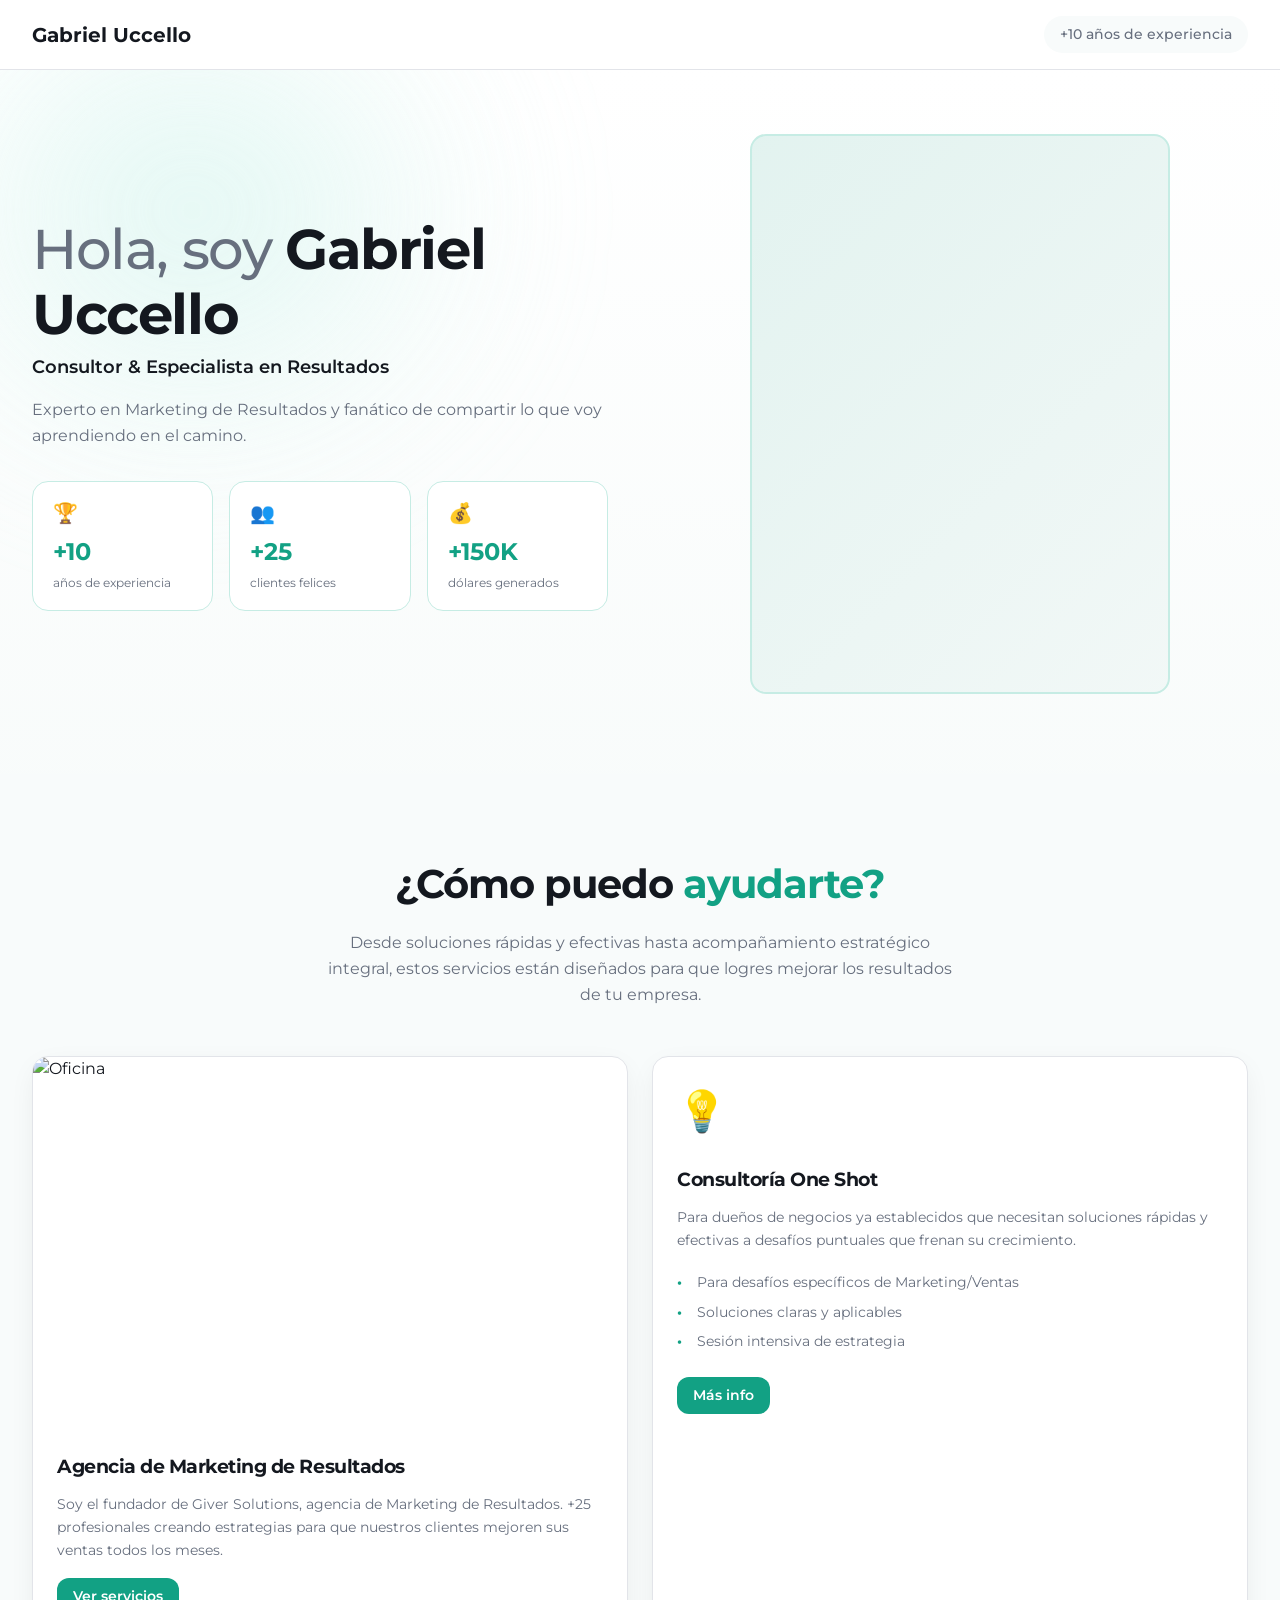
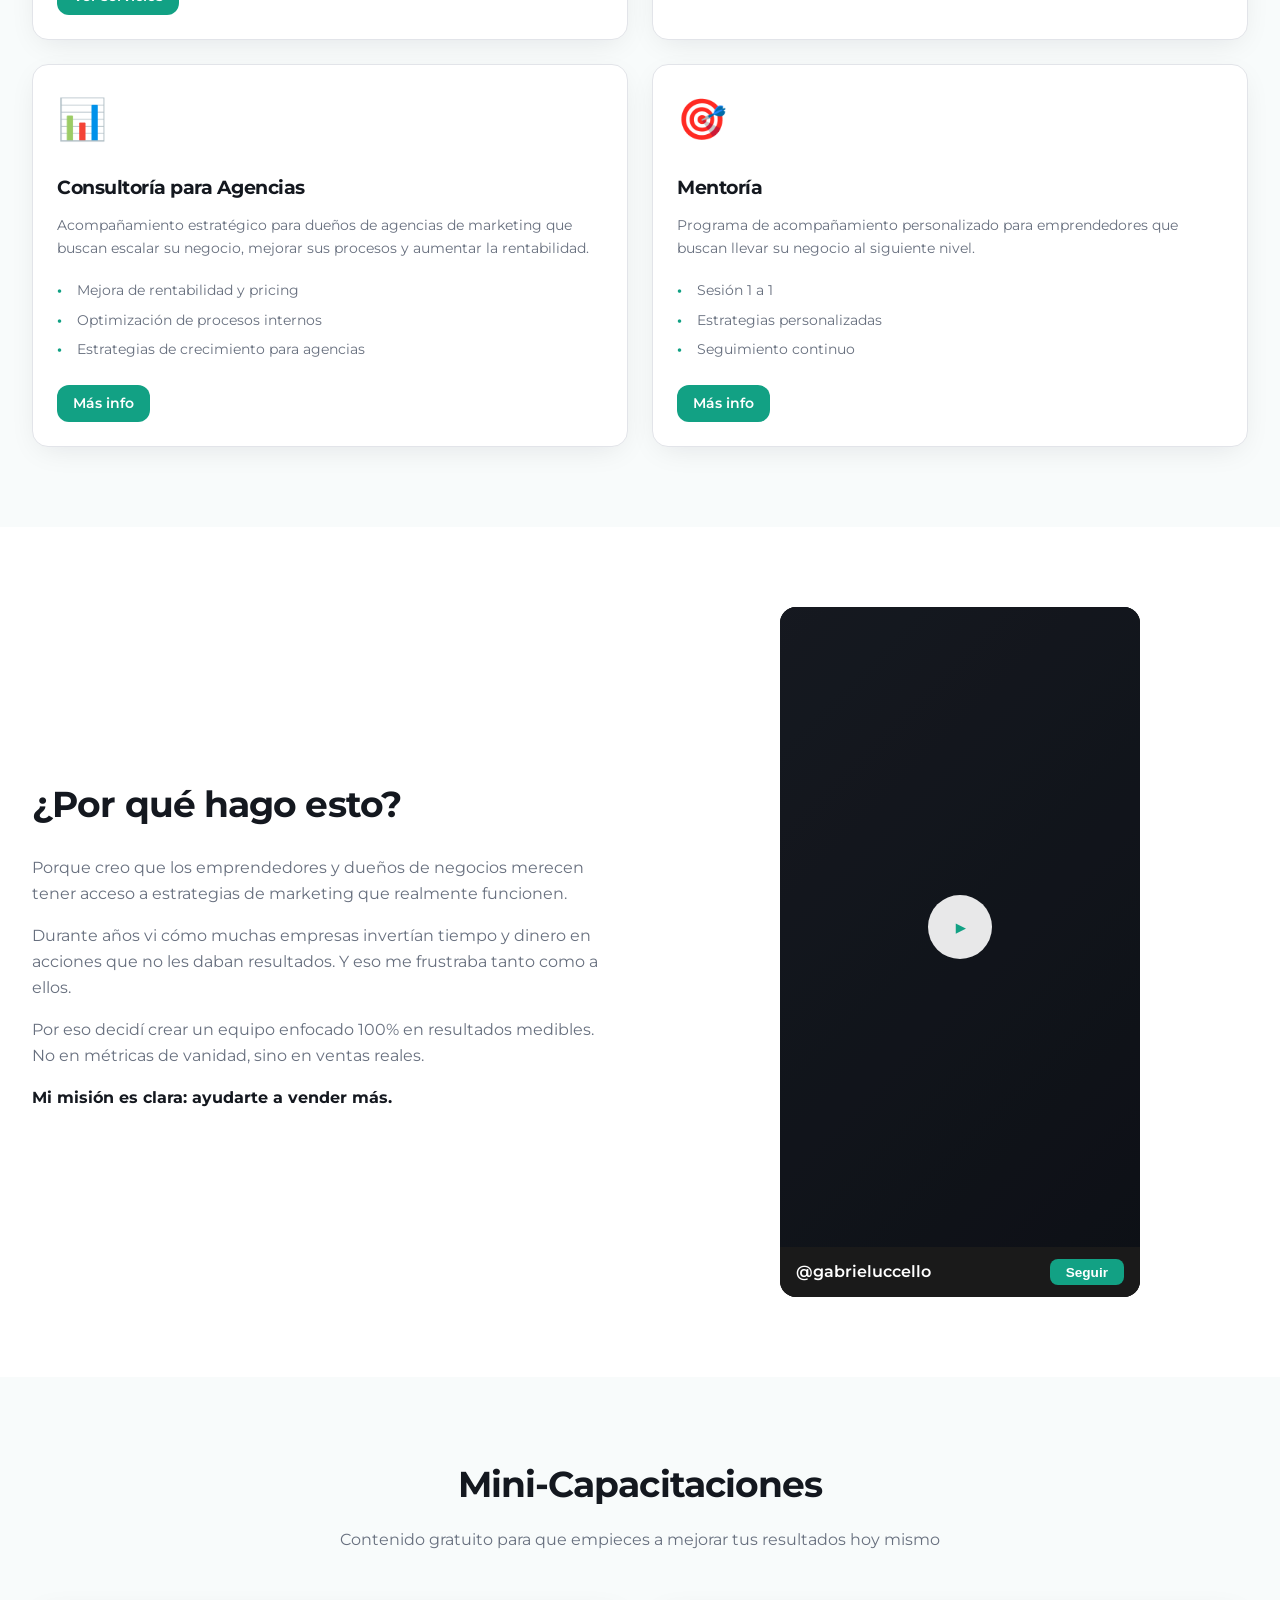
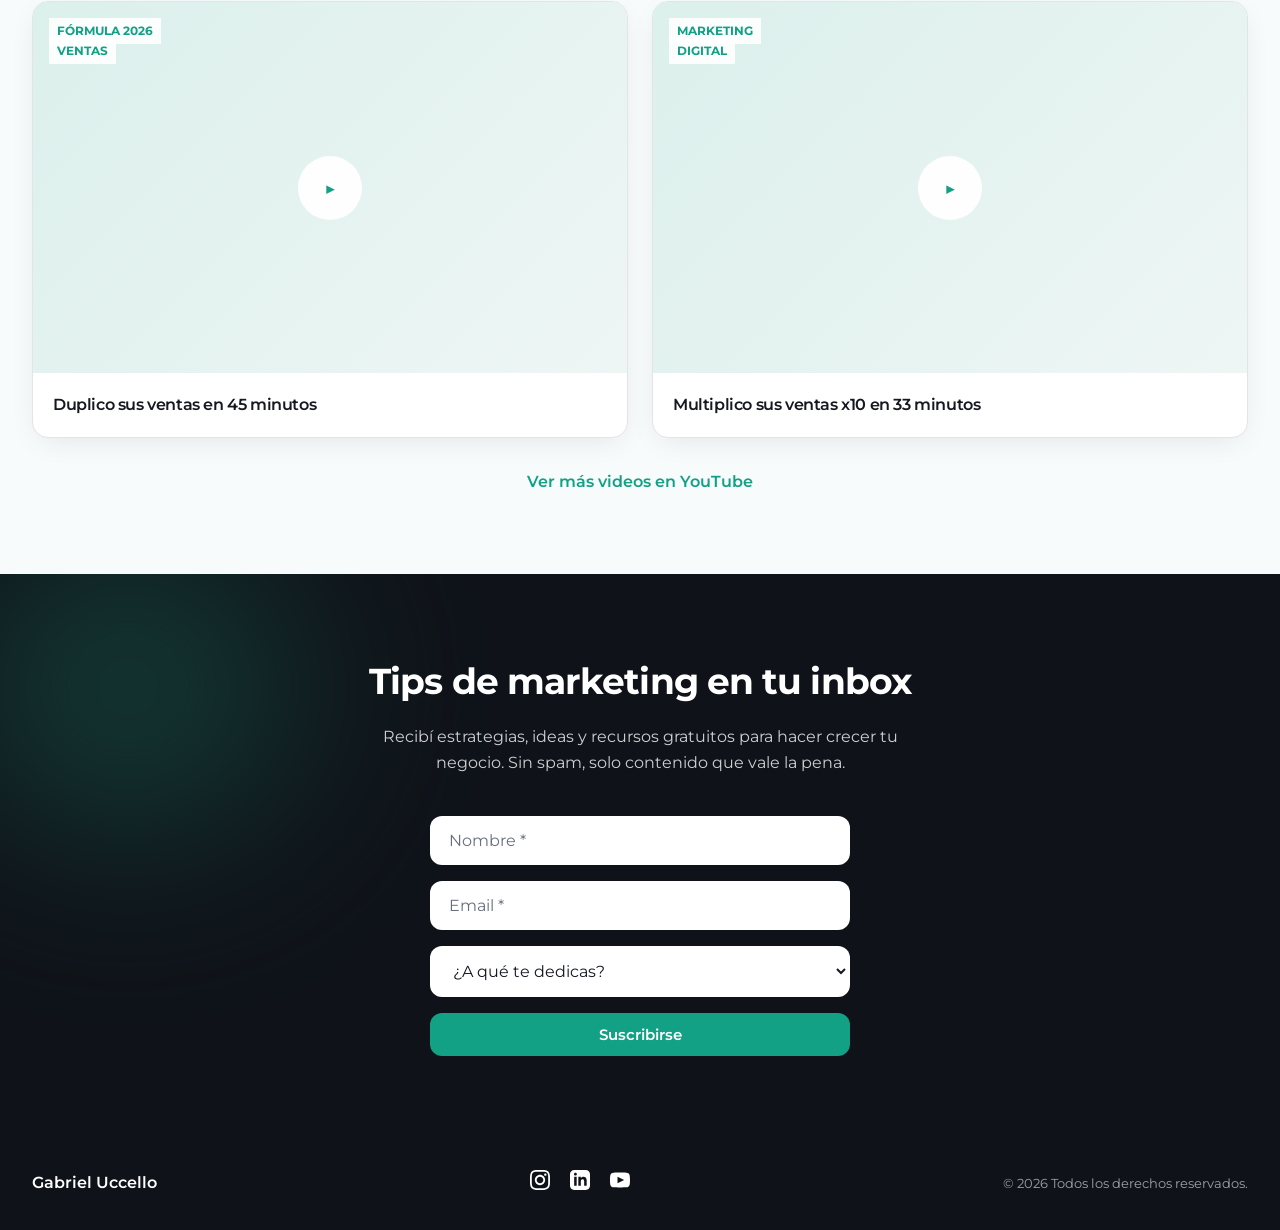
==== index.html @ 83116a11 "fiorst" ====
<!DOCTYPE html>
<html lang="es">
<head>
  <meta charset="UTF-8">
  <meta name="viewport" content="width=device-width, initial-scale=1.0">
  <title>Gabriel Uccello</title>
  <meta name="description" content="Gabriel Uccello - Marketing de Resultados">
  <link rel="stylesheet" href="styles.css">
  <link rel="preconnect" href="https://fonts.googleapis.com">
  <link rel="preconnect" href="https://fonts.gstatic.com" crossorigin>
  <link href="https://fonts.googleapis.com/css2?family=Montserrat:wght@400;500;600;700&display=swap" rel="stylesheet">
</head>
<body>
  <!-- Header -->
  <header class="header">
    <div class="container header-content">
      <a href="#" class="logo">Gabriel Uccello</a>
      <span class="badge">+10 años de experiencia</span>
    </div>
  </header>

  <!-- Hero Section - Two columns -->
  <section class="hero">
    <div class="hero-blur-shape"></div>
    <div class="container hero-grid">
      <div class="hero-text">
        <h1><span class="hero-h1-light">Hola, soy </span><span class="hero-h1-bold">Gabriel Uccello</span></h1>
        <p class="hero-subtitle">Consultor & Especialista en Resultados</p>
        <p class="hero-desc">Experto en Marketing de Resultados y fanático de compartir lo que voy aprendiendo en el camino.</p>
        <div class="stats-row">
          <div class="stat-card">
            <span class="stat-icon">🏆</span>
            <span class="stat-number">+10</span>
            <span class="stat-label">años de experiencia</span>
          </div>
          <div class="stat-card">
            <span class="stat-icon">👥</span>
            <span class="stat-number">+25</span>
            <span class="stat-label">clientes felices</span>
          </div>
          <div class="stat-card">
            <span class="stat-icon">💰</span>
            <span class="stat-number">+150K</span>
            <span class="stat-label">dólares generados</span>
          </div>
        </div>
      </div>
      <div class="hero-image-wrap">
        <!-- Add your photo: <img src="assets/hero.jpg" alt="Gabriel Uccello"> -->
        <div class="hero-image-placeholder"></div>
      </div>
    </div>
  </section>

  <!-- Services Section -->
  <section id="servicios" class="services section-light">
    <div class="container">
      <h2>¿Cómo puedo <span class="text-primary">ayudarte?</span></h2>
      <p class="section-intro">
        Desde soluciones rápidas y efectivas hasta acompañamiento estratégico integral, estos servicios están diseñados para que logres mejorar los resultados de tu empresa.
      </p>
      <div class="services-grid-2x2">
        <article class="service-card service-card-image hover-lift">
          <div class="service-image">
            <img src="https://images.unsplash.com/photo-1497366216548-37526070297c?w=600&h=400&fit=crop" alt="Oficina">
          </div>
          <div class="service-card-body">
            <h3>Agencia de Marketing de Resultados</h3>
            <p>Soy el fundador de Giver Solutions, agencia de Marketing de Resultados. +25 profesionales creando estrategias para que nuestros clientes mejoren sus ventas todos los meses.</p>
            <a href="https://www.giversolutions.com/" class="btn btn-primary btn-sm" target="_blank" rel="noopener">Ver servicios</a>
          </div>
        </article>
        <article class="service-card hover-lift">
          <div class="service-icon">💡</div>
          <div class="service-card-body">
            <h3>Consultoría One Shot</h3>
            <p>Para dueños de negocios ya establecidos que necesitan soluciones rápidas y efectivas a desafíos puntuales que frenan su crecimiento.</p>
            <ul>
              <li>Para desafíos específicos de Marketing/Ventas</li>
              <li>Soluciones claras y aplicables</li>
              <li>Sesión intensiva de estrategia</li>
            </ul>
            <a href="https://carodubi.com/oneshot" class="btn btn-primary btn-sm" target="_blank" rel="noopener">Más info</a>
          </div>
        </article>
        <article class="service-card hover-lift">
          <div class="service-icon">📊</div>
          <div class="service-card-body">
            <h3>Consultoría para Agencias</h3>
            <p>Acompañamiento estratégico para dueños de agencias de marketing que buscan escalar su negocio, mejorar sus procesos y aumentar la rentabilidad.</p>
            <ul>
              <li>Mejora de rentabilidad y pricing</li>
              <li>Optimización de procesos internos</li>
              <li>Estrategias de crecimiento para agencias</li>
            </ul>
            <a href="https://carodubi.com/agencias" class="btn btn-primary btn-sm" target="_blank" rel="noopener">Más info</a>
          </div>
        </article>
        <article class="service-card hover-lift">
          <div class="service-icon">🎯</div>
          <div class="service-card-body">
            <h3>Mentoría</h3>
            <p>Programa de acompañamiento personalizado para emprendedores que buscan llevar su negocio al siguiente nivel.</p>
            <ul>
              <li>Sesión 1 a 1</li>
              <li>Estrategias personalizadas</li>
              <li>Seguimiento continuo</li>
            </ul>
            <a href="#" class="btn btn-primary btn-sm">Más info</a>
          </div>
        </article>
      </div>
    </div>
  </section>

  <!-- Why Section - Two columns with video -->
  <section class="why">
    <div class="container why-grid">
      <div class="why-text">
        <h2>¿Por qué hago esto?</h2>
        <p>
          Porque creo que los emprendedores y dueños de negocios merecen tener acceso a estrategias de marketing que realmente funcionen.
        </p>
        <p>
          Durante años vi cómo muchas empresas invertían tiempo y dinero en acciones que no les daban resultados. Y eso me frustraba tanto como a ellos.
        </p>
        <p>
          Por eso decidí crear un equipo enfocado 100% en resultados medibles. No en métricas de vanidad, sino en ventas reales.
        </p>
        <p class="why-mission"><strong>Mi misión es clara: ayudarte a vender más.</strong></p>
      </div>
      <div class="why-video-wrap">
        <div class="video-instagram-style">
          <div class="video-placeholder">
            <a href="https://www.instagram.com/p/C8kxrnNMuDq/" target="_blank" rel="noopener" class="video-play-overlay">
              <span class="play-icon">▶</span>
            </a>
          </div>
          <div class="video-mock-ui">
            <span class="video-username">@gabrieluccello</span>
            <button class="video-follow-btn">Seguir</button>
          </div>
        </div>
      </div>
    </div>
  </section>

  <!-- Mini-Capacitaciones Section -->
  <section class="content-section section-light">
    <div class="container">
      <h2>Mini-Capacitaciones</h2>
      <p class="section-intro">
        Contenido gratuito para que empieces a mejorar tus resultados hoy mismo
      </p>
      <div class="content-grid-2">
        <a href="https://www.youtube.com/watch?v=vOJ8MMLXt_U" class="content-card hover-lift" target="_blank" rel="noopener">
          <div class="content-placeholder">
            <span class="play-btn">▶</span>
            <span class="content-tag content-tag-1">FÓRMULA 2026</span>
            <span class="content-tag content-tag-2">VENTAS</span>
          </div>
          <h3>Duplico sus ventas en 45 minutos</h3>
        </a>
        <a href="https://www.youtube.com/watch?v=ExwEg6FboWQ" class="content-card hover-lift" target="_blank" rel="noopener">
          <div class="content-placeholder">
            <span class="play-btn">▶</span>
            <span class="content-tag content-tag-1">MARKETING</span>
            <span class="content-tag content-tag-2">DIGITAL</span>
          </div>
          <h3>Multiplico sus ventas x10 en 33 minutos</h3>
        </a>
      </div>
      <a href="https://www.youtube.com/@carolinadubi?sub_confirmation=1" class="link-cta centered" target="_blank" rel="noopener">Ver más videos en YouTube</a>
    </div>
  </section>

  <!-- Newsletter Section - Dark -->
  <section class="newsletter newsletter-dark">
    <div class="newsletter-blur-shape"></div>
    <div class="container">
      <h2>Tips de marketing en tu inbox</h2>
      <p class="newsletter-intro">
        Recibí estrategias, ideas y recursos gratuitos para hacer crecer tu negocio. Sin spam, solo contenido que vale la pena.
      </p>
      <form class="newsletter-form" action="#" method="post">
        <input type="text" name="nombre" placeholder="Nombre *" required>
        <input type="email" name="email" placeholder="Email *" required>
        <select name="rol" required>
          <option value="">¿A qué te dedicas?</option>
          <option value="emprendedor">Emprendedor</option>
          <option value="dueno">Dueño de negocio</option>
          <option value="marketing">Marketing</option>
          <option value="agencia">Agencia</option>
          <option value="otro">Otro</option>
        </select>
        <button type="submit" class="btn btn-primary">Suscribirse</button>
      </form>
    </div>
  </section>

  <!-- Footer - Dark -->
  <footer class="footer footer-dark">
    <div class="container footer-content">
      <span class="footer-name">Gabriel Uccello</span>
      <div class="footer-social">
        <a href="https://www.instagram.com/" target="_blank" rel="noopener" aria-label="Instagram">
          <svg width="20" height="20" viewBox="0 0 24 24" fill="currentColor"><path d="M12 2.163c3.204 0 3.584.012 4.85.07 3.252.148 4.771 1.691 4.919 4.919.058 1.265.069 1.645.069 4.849 0 3.205-.012 3.584-.069 4.849-.149 3.225-1.664 4.771-4.919 4.919-1.266.058-1.644.07-4.85.07-3.204 0-3.584-.012-4.849-.07-3.26-.149-4.771-1.699-4.919-4.92-.058-1.265-.07-1.644-.07-4.849 0-3.204.013-3.583.07-4.849.149-3.227 1.664-4.771 4.919-4.919 1.266-.057 1.645-.069 4.849-.069zm0-2.163c-3.259 0-3.667.014-4.947.072-4.358.2-6.78 2.618-6.98 6.98-.059 1.281-.073 1.689-.073 4.948 0 3.259.014 3.668.072 4.948.2 4.358 2.618 6.78 6.98 6.98 1.281.058 1.689.072 4.948.072 3.259 0 3.668-.014 4.948-.072 4.354-.2 6.782-2.618 6.979-6.98.059-1.28.073-1.689.073-4.948 0-3.259-.014-3.667-.072-4.947-.196-4.354-2.617-6.78-6.979-6.98-1.281-.059-1.69-.073-4.949-.073zm0 5.838c-3.403 0-6.162 2.759-6.162 6.162s2.759 6.163 6.162 6.163 6.162-2.759 6.162-6.163c0-3.403-2.759-6.162-6.162-6.162zm0 10.162c-2.209 0-4-1.79-4-4 0-2.209 1.791-4 4-4s4 1.791 4 4c0 2.21-1.791 4-4 4zm6.406-11.845c-.796 0-1.441.645-1.441 1.44s.645 1.44 1.441 1.44c.795 0 1.439-.645 1.439-1.44s-.644-1.44-1.439-1.44z"/></svg>
        </a>
        <a href="https://www.linkedin.com/" target="_blank" rel="noopener" aria-label="LinkedIn">
          <svg width="20" height="20" viewBox="0 0 24 24" fill="currentColor"><path d="M19 0h-14c-2.761 0-5 2.239-5 5v14c0 2.761 2.239 5 5 5h14c2.762 0 5-2.239 5-5v-14c0-2.761-2.238-5-5-5zm-11 19h-3v-11h3v11zm-1.5-12.268c-.966 0-1.75-.79-1.75-1.764s.784-1.764 1.75-1.764 1.75.79 1.75 1.764-.783 1.764-1.75 1.764zm13.5 12.268h-3v-5.604c0-3.368-4-3.113-4 0v5.604h-3v-11h3v1.765c1.396-2.586 7-2.777 7 2.476v6.759z"/></svg>
        </a>
        <a href="https://www.youtube.com/" target="_blank" rel="noopener" aria-label="YouTube">
          <svg width="20" height="20" viewBox="0 0 24 24" fill="currentColor"><path d="M19.615 3.184c-3.604-.246-11.631-.245-15.23 0-3.897.266-4.356 2.62-4.385 8.816.029 6.185.484 8.549 4.385 8.816 3.6.245 11.626.246 15.23 0 3.897-.266 4.356-2.62 4.385-8.816-.029-6.185-.484-8.549-4.385-8.816zm-10.615 12.816v-8l8 3.993-8 4.007z"/></svg>
        </a>
      </div>
      <p class="footer-copy">© 2026 Todos los derechos reservados.</p>
    </div>
  </footer>
</body>
</html>
---- styles.css ----
/* carodubi.com - exact layout from screenshot - Gabriel Uccello */
*,
*::before,
*::after {
  box-sizing: border-box;
  margin: 0;
  padding: 0;
}

:root {
  --background: #ffffff;
  --foreground: hsl(220, 20%, 10%);
  --primary: hsl(168, 80%, 35%);
  --primary-foreground: #ffffff;
  --muted-foreground: hsl(220, 10%, 45%);
  --section-light: hsl(168, 30%, 98%);
  --border: hsl(220, 15%, 90%);
  --border-light: hsl(168, 50%, 85%);
  --radius: 0.75rem;
  --radius-lg: 1rem;
  --dark-bg: hsl(220, 25%, 8%);
  --shadow-card: 0 8px 30px -8px hsl(220 20% 10% / 0.1);
  --shadow-hover: 0 20px 40px -15px hsl(168 80% 35% / 0.25);
}

html { scroll-behavior: smooth; }

body {
  font-family: 'Montserrat', sans-serif;
  font-size: 16px;
  line-height: 1.5;
  color: var(--foreground);
  background: var(--background);
  -webkit-font-smoothing: antialiased;
}

h1, h2, h3, h4, h5, h6 {
  font-family: 'Montserrat', sans-serif;
  font-weight: 700;
  letter-spacing: -0.025em;
}

.container {
  width: 100%;
  max-width: 1400px;
  margin: 0 auto;
  padding: 0 2rem;
}

.text-primary { color: var(--primary); }

/* Header */
.header {
  position: sticky;
  top: 0;
  z-index: 100;
  background: rgba(255, 255, 255, 0.95);
  backdrop-filter: blur(10px);
  border-bottom: 1px solid var(--border);
}

.header-content {
  display: flex;
  align-items: center;
  justify-content: space-between;
  padding: 1rem 2rem;
}

.logo {
  font-size: 1.25rem;
  font-weight: 700;
  color: var(--foreground);
  text-decoration: none;
}

.badge {
  font-size: 0.875rem;
  font-weight: 500;
  color: var(--muted-foreground);
  background: var(--section-light);
  padding: 0.5rem 1rem;
  border-radius: 9999px;
}

/* Hero - Two columns */
.hero {
  position: relative;
  background: linear-gradient(180deg, #ffffff 0%, hsl(168, 30%, 98%) 100%);
  padding: 4rem 0 5rem;
  overflow: hidden;
}

.hero-blur-shape {
  position: absolute;
  top: -20%;
  left: -10%;
  width: 50%;
  height: 80%;
  background: radial-gradient(ellipse at center, hsl(168, 60%, 90%) 0%, transparent 70%);
  filter: blur(80px);
  opacity: 0.8;
  pointer-events: none;
}

.hero-grid {
  display: grid;
  grid-template-columns: 1fr 1fr;
  gap: 4rem;
  align-items: center;
  position: relative;
  z-index: 1;
}

.hero-text { text-align: left; }

.hero h1 {
  font-size: clamp(2.5rem, 5vw, 3.5rem);
  line-height: 1.15;
  margin-bottom: 0.5rem;
}

.hero-h1-light { color: var(--muted-foreground); font-weight: 500; }

.hero-h1-bold { color: var(--foreground); }

.hero-subtitle {
  font-size: 1.125rem;
  font-weight: 600;
  color: var(--foreground);
  margin-bottom: 1rem;
}

.hero-desc {
  font-size: 1rem;
  color: var(--muted-foreground);
  line-height: 1.625;
  margin-bottom: 2rem;
}

/* Stat cards - horizontal with light green border */
.stats-row {
  display: flex;
  gap: 1rem;
  flex-wrap: wrap;
}

.stat-card {
  flex: 1;
  min-width: 120px;
  padding: 1rem 1.25rem;
  border: 1.5px solid var(--border-light);
  border-radius: var(--radius-lg);
  background: white;
}

.stat-icon {
  display: block;
  font-size: 1.25rem;
  margin-bottom: 0.35rem;
}

.stat-number {
  display: block;
  font-size: 1.5rem;
  font-weight: 700;
  color: var(--primary);
}

.stat-label {
  font-size: 0.75rem;
  color: var(--muted-foreground);
}

/* Hero image - right column */
.hero-image-wrap {
  display: flex;
  justify-content: center;
  align-items: center;
}

.hero-image-wrap img {
  width: 100%;
  max-width: 420px;
  height: auto;
  border-radius: var(--radius-lg);
  border: 2px solid var(--border-light);
}

.hero-image-placeholder {
  width: 100%;
  max-width: 420px;
  aspect-ratio: 3/4;
  background: linear-gradient(135deg, hsl(168, 40%, 92%) 0%, hsl(168, 30%, 96%) 100%);
  border-radius: var(--radius-lg);
  border: 2px solid var(--border-light);
}

/* Section light */
.section-light { background: var(--section-light); }

.hover-lift {
  transition: transform 0.3s ease, box-shadow 0.3s ease;
}

.hover-lift:hover {
  transform: translateY(-4px);
  box-shadow: var(--shadow-hover);
}

/* Services - 2x2 grid */
.services {
  padding: 5rem 0;
}

.services h2 {
  font-size: clamp(1.75rem, 4vw, 2.5rem);
  text-align: center;
  margin-bottom: 1rem;
}

.section-intro {
  text-align: center;
  color: var(--muted-foreground);
  max-width: 640px;
  margin: 0 auto 3rem;
  font-size: 1rem;
  line-height: 1.625;
}

.services-grid-2x2 {
  display: grid;
  grid-template-columns: repeat(2, 1fr);
  gap: 1.5rem;
}

.service-card {
  background: white;
  border-radius: var(--radius-lg);
  box-shadow: var(--shadow-card);
  border: 1px solid var(--border);
  overflow: hidden;
}

.service-card-image .service-image {
  aspect-ratio: 16/10;
  overflow: hidden;
}

.service-card-image .service-image img {
  width: 100%;
  height: 100%;
  object-fit: cover;
}

.service-card-body {
  padding: 1.5rem;
}

.service-icon {
  font-size: 2.5rem;
  padding-top: 1.5rem;
  padding-left: 1.5rem;
}

.service-card h3 {
  font-size: 1.2rem;
  margin-bottom: 0.75rem;
}

.service-card p {
  color: var(--muted-foreground);
  font-size: 0.9rem;
  line-height: 1.6;
  margin-bottom: 1rem;
}

.service-card ul {
  list-style: none;
  margin-bottom: 1.25rem;
}

.service-card li {
  padding: 0.25rem 0;
  padding-left: 1.25rem;
  position: relative;
  font-size: 0.9rem;
  color: var(--muted-foreground);
}

.service-card li::before {
  content: "•";
  position: absolute;
  left: 0;
  color: var(--primary);
  font-weight: bold;
}

/* Buttons */
.btn {
  display: inline-block;
  padding: 0.75rem 1.5rem;
  font-family: 'Montserrat', sans-serif;
  font-size: 0.95rem;
  font-weight: 600;
  text-decoration: none;
  border-radius: var(--radius);
  cursor: pointer;
  transition: all 0.2s ease;
  border: none;
}

.btn-primary {
  background: var(--primary);
  color: var(--primary-foreground);
}

.btn-primary:hover {
  background: hsl(168, 80%, 30%);
}

.btn-sm {
  padding: 0.5rem 1rem;
  font-size: 0.875rem;
}

/* Why - Two columns with video */
.why {
  padding: 5rem 0;
}

.why-grid {
  display: grid;
  grid-template-columns: 1fr 1fr;
  gap: 4rem;
  align-items: center;
}

.why-text h2 {
  font-size: clamp(1.75rem, 4vw, 2.25rem);
  margin-bottom: 1.5rem;
}

.why-text p {
  margin-bottom: 1rem;
  color: var(--muted-foreground);
  line-height: 1.625;
}

.why-mission {
  margin-top: 1rem !important;
  color: var(--foreground) !important;
}

/* Video Instagram style */
.video-instagram-style {
  background: #000;
  border-radius: var(--radius-lg);
  overflow: hidden;
  max-width: 360px;
  margin: 0 auto;
}

.video-placeholder {
  aspect-ratio: 9/16;
  background: linear-gradient(135deg, hsl(220, 20%, 15%) 0%, hsl(220, 25%, 10%) 100%);
  position: relative;
  display: flex;
  align-items: center;
  justify-content: center;
}

.video-play-overlay {
  position: absolute;
  inset: 0;
  display: flex;
  align-items: center;
  justify-content: center;
  background: rgba(0,0,0,0.3);
  text-decoration: none;
}

.play-icon {
  width: 64px;
  height: 64px;
  background: rgba(255,255,255,0.9);
  color: var(--primary);
  border-radius: 50%;
  display: flex;
  align-items: center;
  justify-content: center;
  font-size: 1.5rem;
}

.video-mock-ui {
  padding: 0.75rem 1rem;
  display: flex;
  align-items: center;
  justify-content: space-between;
  background: #1a1a1a;
}

.video-username {
  color: white;
  font-weight: 600;
}

.video-follow-btn {
  padding: 0.35rem 1rem;
  background: var(--primary);
  color: white;
  border: none;
  border-radius: 0.5rem;
  font-size: 0.85rem;
  font-weight: 600;
}

/* Mini-Capacitaciones */
.content-section {
  padding: 5rem 0;
}

.content-section h2 {
  font-size: clamp(1.75rem, 4vw, 2.25rem);
  text-align: center;
  margin-bottom: 1rem;
}

.content-grid-2 {
  display: grid;
  grid-template-columns: repeat(2, 1fr);
  gap: 1.5rem;
}

.content-card {
  background: white;
  border-radius: var(--radius-lg);
  overflow: hidden;
  text-decoration: none;
  color: inherit;
  border: 1px solid var(--border);
  box-shadow: var(--shadow-card);
}

.content-placeholder {
  aspect-ratio: 16/10;
  background: linear-gradient(135deg, hsl(168, 40%, 90%) 0%, hsl(168, 30%, 95%) 100%);
  position: relative;
  display: flex;
  align-items: center;
  justify-content: center;
}

.play-btn {
  width: 64px;
  height: 64px;
  background: rgba(255,255,255,0.95);
  color: var(--primary);
  border-radius: 50%;
  display: flex;
  align-items: center;
  justify-content: center;
  font-size: 1.25rem;
}

.content-tag {
  position: absolute;
  left: 1rem;
  font-size: 0.75rem;
  font-weight: 700;
  color: var(--primary);
  background: rgba(255,255,255,0.9);
  padding: 0.25rem 0.5rem;
}

.content-tag-1 { top: 1rem; }
.content-tag-2 { top: 2.25rem; }

.content-card h3 {
  padding: 1.25rem;
  font-size: 1rem;
  font-weight: 600;
}

.link-cta {
  font-weight: 600;
  color: var(--primary);
  text-decoration: none;
}

.link-cta:hover { text-decoration: underline; }

.link-cta.centered {
  display: block;
  text-align: center;
  margin-top: 2rem;
}

/* Newsletter - Dark */
.newsletter-dark {
  position: relative;
  background: var(--dark-bg);
  padding: 5rem 0;
  overflow: hidden;
}

.newsletter-blur-shape {
  position: absolute;
  top: -20%;
  left: -10%;
  width: 40%;
  height: 80%;
  background: radial-gradient(ellipse at center, hsl(168, 60%, 25%) 0%, transparent 70%);
  filter: blur(80px);
  opacity: 0.6;
  pointer-events: none;
}

.newsletter-dark h2 {
  font-size: clamp(1.75rem, 4vw, 2.25rem);
  color: white;
  text-align: center;
  margin-bottom: 1rem;
  position: relative;
  z-index: 1;
}

.newsletter-intro {
  text-align: center;
  color: rgba(255,255,255,0.8);
  max-width: 520px;
  margin: 0 auto 2.5rem;
  font-size: 1rem;
  line-height: 1.625;
  position: relative;
  z-index: 1;
}

.newsletter-form {
  max-width: 420px;
  margin: 0 auto;
  display: flex;
  flex-direction: column;
  gap: 1rem;
  position: relative;
  z-index: 1;
}

.newsletter-form input,
.newsletter-form select {
  padding: 0.875rem 1.125rem;
  font-family: 'Montserrat', sans-serif;
  font-size: 1rem;
  border: 1px solid rgba(255,255,255,0.2);
  border-radius: var(--radius);
  background: white;
  color: var(--foreground);
}

.newsletter-form input::placeholder {
  color: var(--muted-foreground);
}

/* Footer - Dark */
.footer-dark {
  background: var(--dark-bg);
  padding: 2rem 0;
}

.footer-content {
  display: flex;
  align-items: center;
  justify-content: space-between;
  flex-wrap: wrap;
  gap: 1rem;
}

.footer-name {
  font-size: 1rem;
  font-weight: 600;
  color: white;
}

.footer-social {
  display: flex;
  gap: 1.25rem;
}

.footer-social a {
  color: white;
  text-decoration: none;
  font-size: 1.25rem;
}

.footer-copy {
  font-size: 0.8rem;
  color: rgba(255,255,255,0.6);
}

/* Responsive */
@media (max-width: 900px) {
  .hero-grid,
  .why-grid {
    grid-template-columns: 1fr;
  }

  .hero-text { order: 1; }
  .hero-image-wrap { order: 2; }

  .why-video-wrap { order: 1; }
  .why-text { order: 2; }

  .services-grid-2x2,
  .content-grid-2 {
    grid-template-columns: 1fr;
  }
}

@media (max-width: 640px) {
  .stats-row { flex-direction: column; }

  .footer-content {
    flex-direction: column;
    text-align: center;
  }
}
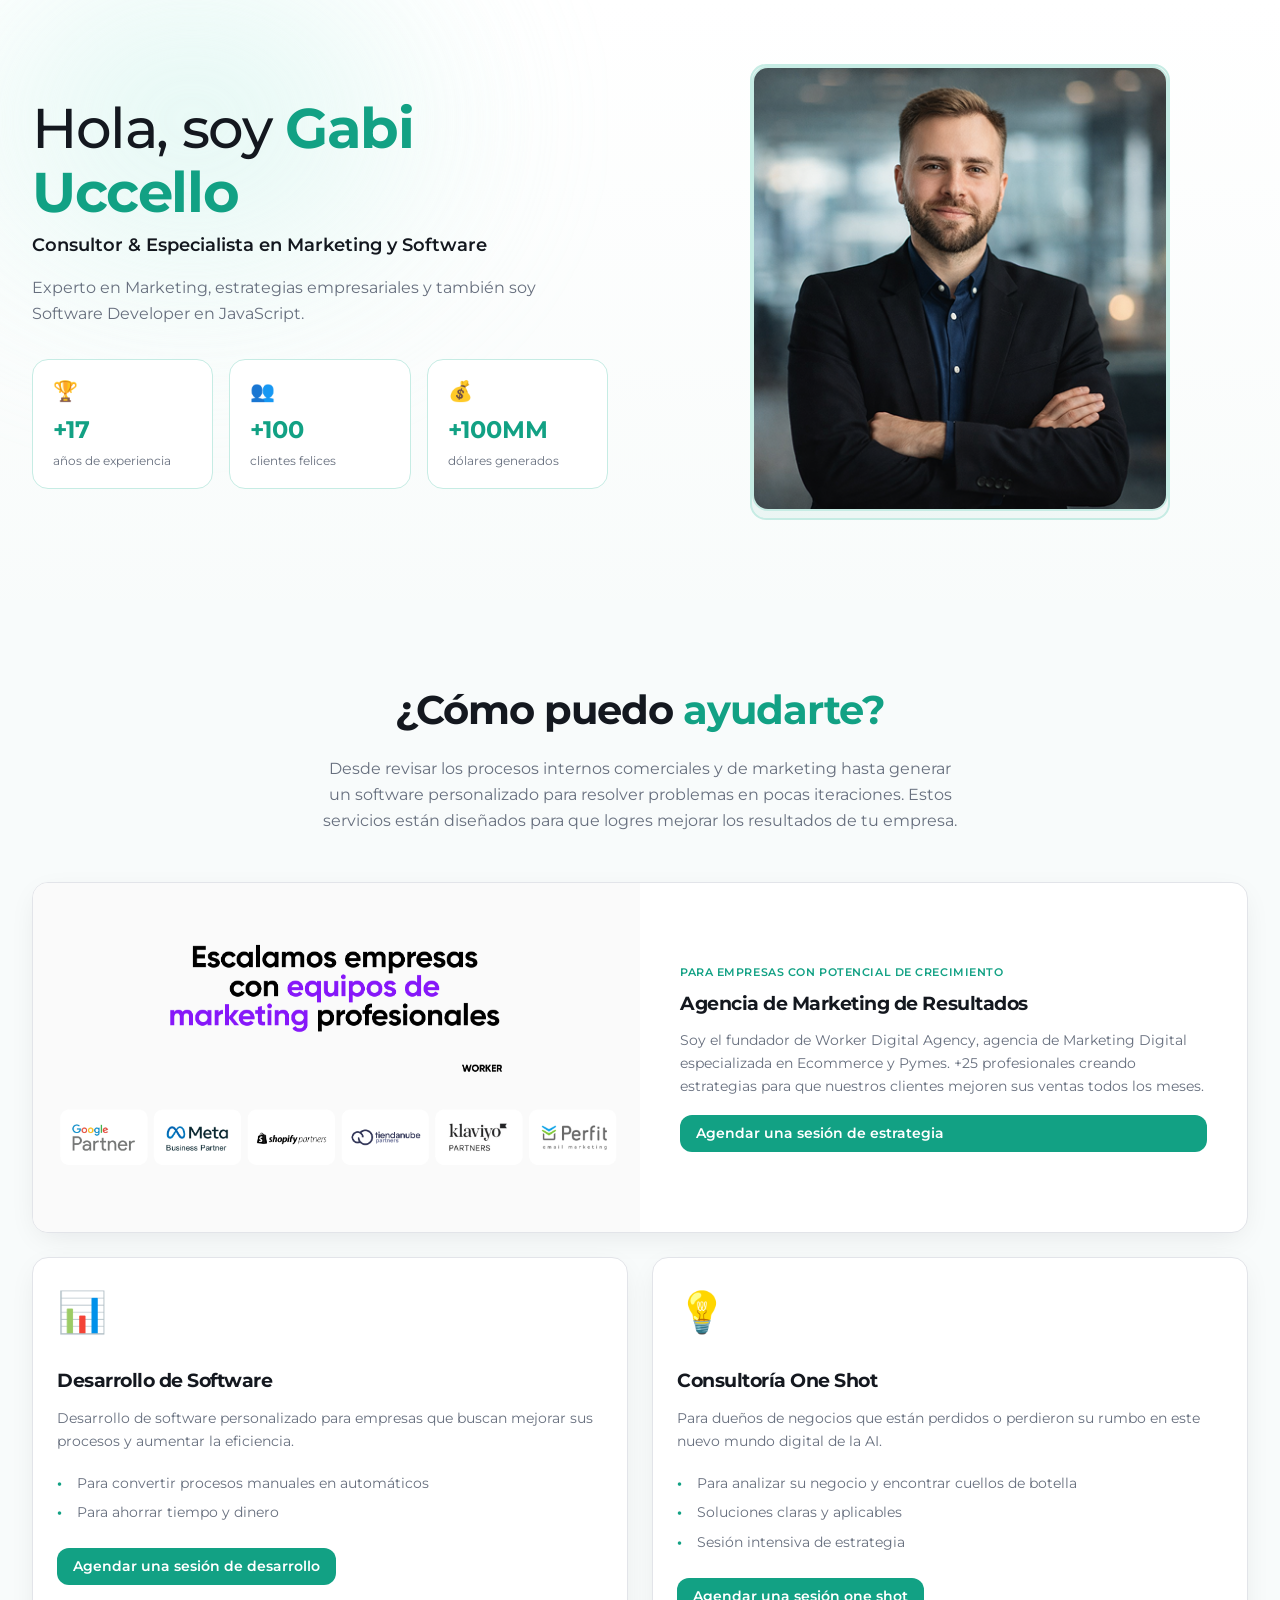
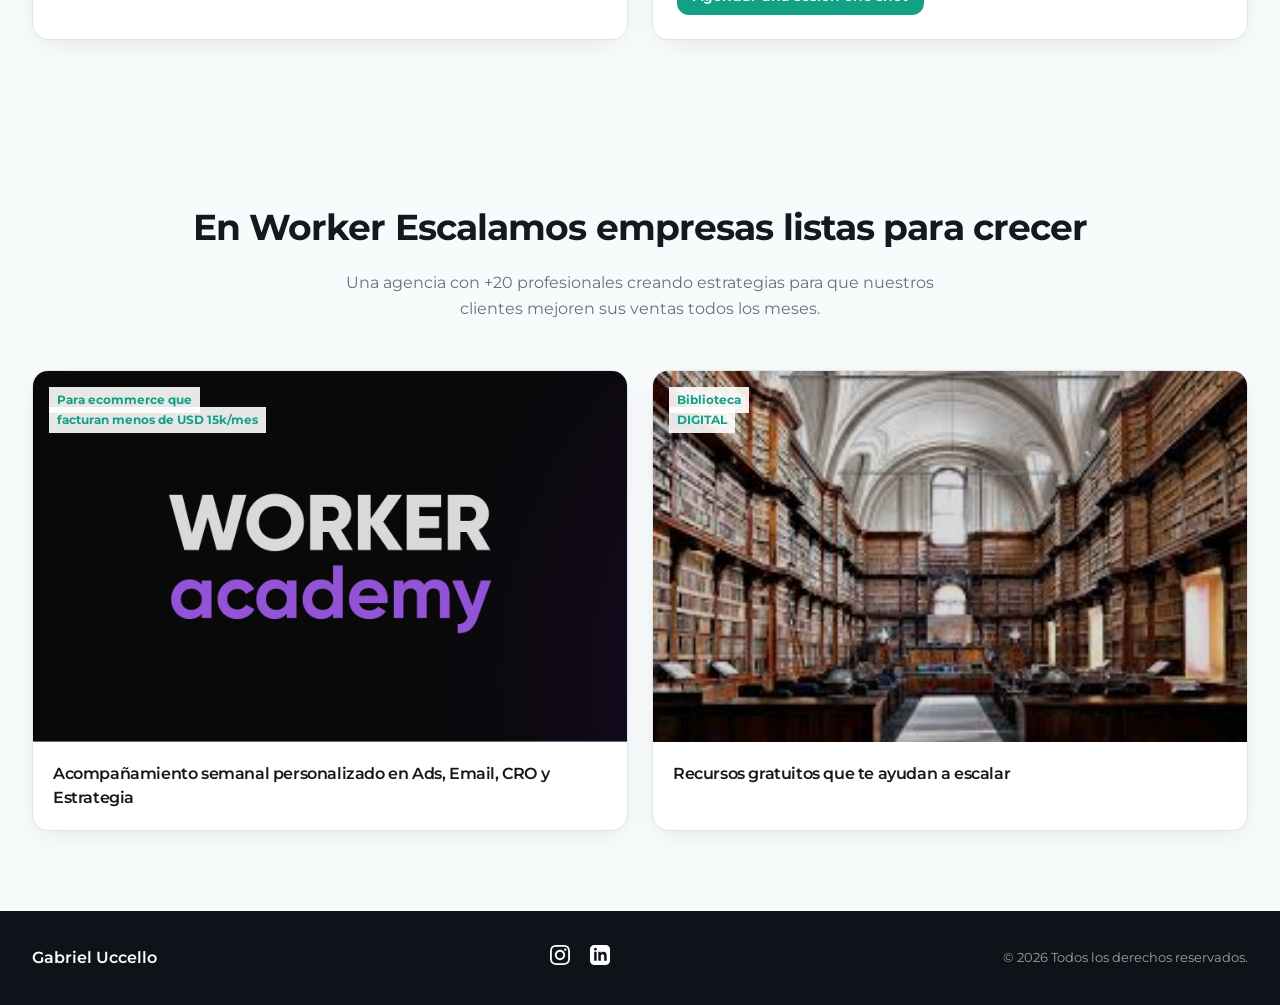
==== commit 077848fc: "first commit" ====
--- a/index.html
+++ b/index.html
@@ -1,220 +1,322 @@
-<!DOCTYPE html>
+<!doctype html>
 <html lang="es">
-<head>
-  <meta charset="UTF-8">
-  <meta name="viewport" content="width=device-width, initial-scale=1.0">
-  <title>Gabriel Uccello</title>
-  <meta name="description" content="Gabriel Uccello - Marketing de Resultados">
-  <link rel="stylesheet" href="styles.css">
-  <link rel="preconnect" href="https://fonts.googleapis.com">
-  <link rel="preconnect" href="https://fonts.gstatic.com" crossorigin>
-  <link href="https://fonts.googleapis.com/css2?family=Montserrat:wght@400;500;600;700&display=swap" rel="stylesheet">
-</head>
-<body>
-  <!-- Header -->
-  <header class="header">
+  <head>
+    <meta charset="UTF-8" />
+    <meta name="viewport" content="width=device-width, initial-scale=1.0" />
+    <title>Gabriel Uccello</title>
+    <meta
+      name="description"
+      content="Gabriel Uccello - Marketing y Software todo en uno"
+    />
+    <link rel="stylesheet" href="styles.css" />
+    <link rel="preconnect" href="https://fonts.googleapis.com" />
+    <link rel="preconnect" href="https://fonts.gstatic.com" crossorigin />
+    <link
+      href="https://fonts.googleapis.com/css2?family=Montserrat:wght@400;500;600;700&display=swap"
+      rel="stylesheet"
+    />
+  </head>
+  <body>
+    <!-- Header -->
+    <!-- <header class="header">
     <div class="container header-content">
       <a href="#" class="logo">Gabriel Uccello</a>
-      <span class="badge">+10 años de experiencia</span>
+      <span class="badge">+17 años de experiencia</span>
     </div>
-  </header>
-
-  <!-- Hero Section - Two columns -->
-  <section class="hero">
-    <div class="hero-blur-shape"></div>
-    <div class="container hero-grid">
-      <div class="hero-text">
-        <h1><span class="hero-h1-light">Hola, soy </span><span class="hero-h1-bold">Gabriel Uccello</span></h1>
-        <p class="hero-subtitle">Consultor & Especialista en Resultados</p>
-        <p class="hero-desc">Experto en Marketing de Resultados y fanático de compartir lo que voy aprendiendo en el camino.</p>
-        <div class="stats-row">
-          <div class="stat-card">
-            <span class="stat-icon">🏆</span>
-            <span class="stat-number">+10</span>
-            <span class="stat-label">años de experiencia</span>
+  </header> -->
+
+    <!-- Hero Section - Two columns -->
+    <section class="hero">
+      <div class="hero-blur-shape"></div>
+      <div class="container hero-grid">
+        <div class="hero-text">
+          <h1>
+            <span class="hero-h1-semi">Hola, soy </span
+            ><span class="hero-h1-bold">Gabi Uccello</span>
+          </h1>
+          <p class="hero-subtitle">
+            Consultor & Especialista en Marketing y Software
+          </p>
+          <p class="hero-desc">
+            Experto en Marketing, estrategias empresariales y también soy
+            Software Developer en JavaScript.
+          </p>
+          <div class="stats-row">
+            <div class="stat-card">
+              <span class="stat-icon">🏆</span>
+              <span class="stat-number">+17</span>
+              <span class="stat-label">años de experiencia</span>
+            </div>
+            <div class="stat-card">
+              <span class="stat-icon">👥</span>
+              <span class="stat-number">+100</span>
+              <span class="stat-label">clientes felices</span>
+            </div>
+            <div class="stat-card">
+              <span class="stat-icon">💰</span>
+              <span class="stat-number">+100MM</span>
+              <span class="stat-label">dólares generados</span>
+            </div>
           </div>
-          <div class="stat-card">
-            <span class="stat-icon">👥</span>
-            <span class="stat-number">+25</span>
-            <span class="stat-label">clientes felices</span>
+        </div>
+        <div class="hero-image-wrap">
+          <!-- Add your photo: <img src="assets/hero.jpg" alt="Gabriel Uccello"> -->
+          <div class="hero-image-placeholder">
+            <img src="assets/gabi perfil.png" alt="Gabriel Uccello" />
           </div>
-          <div class="stat-card">
-            <span class="stat-icon">💰</span>
-            <span class="stat-number">+150K</span>
-            <span class="stat-label">dólares generados</span>
+        </div>
+      </div>
+    </section>
+
+    <!-- Services Section -->
+    <section id="servicios" class="services section-light">
+      <div class="container">
+        <h2>¿Cómo puedo <span class="text-primary">ayudarte?</span></h2>
+        <p class="section-intro">
+          Desde revisar los procesos internos comerciales y de marketing hasta
+          generar un software personalizado para resolver problemas en pocas
+          iteraciones. Estos servicios están diseñados para que logres mejorar
+          los resultados de tu empresa.
+        </p>
+        <div class="services-grid-1x2">
+          <article class="service-card service-card-horizontal hover-lift">
+            <div class="service-image">
+              <img
+                src="assets/gabiuccelloweb.png"
+                alt="Oficina de Giver Solutions con logo"
+              />
+            </div>
+            <div class="service-card-body">
+              <span class="service-tag"
+                >PARA EMPRESAS CON POTENCIAL DE CRECIMIENTO</span
+              >
+              <h3>Agencia de Marketing de Resultados</h3>
+              <p>
+                Soy el fundador de Worker Digital Agency, agencia de Marketing
+                Digital especializada en Ecommerce y Pymes. +25 profesionales
+                creando estrategias para que nuestros clientes mejoren sus
+                ventas todos los meses.
+              </p>
+              <a
+                href="https://programa.workermkt.com/"
+                class="btn btn-primary btn-sm"
+                target="_blank"
+                rel="noopener"
+                >Agendar una sesión de estrategia</a
+              >
+            </div>
+          </article>
+        </div>
+        <div class="services-grid-bottom">
+          <article class="service-card hover-lift">
+            <div class="service-icon">📊</div>
+            <div class="service-card-body">
+              <h3>Desarrollo de Software</h3>
+              <p>
+                Desarrollo de software personalizado para empresas que buscan
+                mejorar sus procesos y aumentar la eficiencia.
+              </p>
+              <ul>
+                <li>Para convertir procesos manuales en automáticos</li>
+                <li>Para ahorrar tiempo y dinero</li>
+              </ul>
+              <a
+                href="https://calendar.app.google/Eo3YfiNsUt7Au1s8A"
+                class="btn btn-primary btn-sm"
+                target="_blank"
+                rel="noopener"
+                >Agendar una sesión de desarrollo</a
+              >
+            </div>
+          </article>
+          <article class="service-card hover-lift">
+            <div class="service-icon">💡</div>
+            <div class="service-card-body">
+              <h3>Consultoría One Shot</h3>
+              <p>
+                Para dueños de negocios que están perdidos o perdieron su rumbo
+                en este nuevo mundo digital de la AI.
+              </p>
+              <ul>
+                <li>Para analizar su negocio y encontrar cuellos de botella</li>
+                <li>Soluciones claras y aplicables</li>
+                <li>Sesión intensiva de estrategia</li>
+              </ul>
+              <a
+                href="https://calendar.app.google/Eo3YfiNsUt7Au1s8A"
+                class="btn btn-primary btn-sm"
+                target="_blank"
+                rel="noopener"
+                >Agendar una sesión one shot</a
+              >
+            </div>
+          </article>
+        </div>
+      </div>
+    </section>
+
+    <!-- Why Section - Two columns with video -->
+    <!-- <section class="why">
+      <div class="container why-grid">
+        <div class="why-text">
+          <h2>¿Por qué hago esto?</h2>
+          <p>
+            Porque creo que los emprendedores y dueños de negocios merecen tener
+            acceso a estrategias de marketing que realmente funcionen.
+          </p>
+          <p>
+            Durante años vi cómo muchas empresas invertían tiempo y dinero en
+            acciones que no les daban resultados. Y eso me frustraba tanto como
+            a ellos.
+          </p>
+          <p>
+            Por eso decidí crear un equipo enfocado 100% en resultados medibles.
+            No en métricas de vanidad, sino en ventas reales.
+          </p>
+          <p class="why-mission">
+            <strong>Mi misión es clara: ayudarte a vender más.</strong>
+          </p>
+        </div>
+        <div class="why-video-wrap">
+          <div class="video-instagram-style">
+            <div class="video-placeholder">
+              <a
+                href="https://www.instagram.com/p/C8kxrnNMuDq/"
+                target="_blank"
+                rel="noopener"
+                class="video-play-overlay"
+              >
+                <span class="play-icon">▶</span>
+              </a>
+            </div>
+            <div class="video-mock-ui">
+              <span class="video-username">@gabrieluccello</span>
+              <button class="video-follow-btn">Seguir</button>
+            </div>
           </div>
         </div>
       </div>
-      <div class="hero-image-wrap">
-        <!-- Add your photo: <img src="assets/hero.jpg" alt="Gabriel Uccello"> -->
-        <div class="hero-image-placeholder"></div>
-      </div>
-    </div>
-  </section>
-
-  <!-- Services Section -->
-  <section id="servicios" class="services section-light">
-    <div class="container">
-      <h2>¿Cómo puedo <span class="text-primary">ayudarte?</span></h2>
-      <p class="section-intro">
-        Desde soluciones rápidas y efectivas hasta acompañamiento estratégico integral, estos servicios están diseñados para que logres mejorar los resultados de tu empresa.
-      </p>
-      <div class="services-grid-2x2">
-        <article class="service-card service-card-image hover-lift">
-          <div class="service-image">
-            <img src="https://images.unsplash.com/photo-1497366216548-37526070297c?w=600&h=400&fit=crop" alt="Oficina">
-          </div>
-          <div class="service-card-body">
-            <h3>Agencia de Marketing de Resultados</h3>
-            <p>Soy el fundador de Giver Solutions, agencia de Marketing de Resultados. +25 profesionales creando estrategias para que nuestros clientes mejoren sus ventas todos los meses.</p>
-            <a href="https://www.giversolutions.com/" class="btn btn-primary btn-sm" target="_blank" rel="noopener">Ver servicios</a>
-          </div>
-        </article>
-        <article class="service-card hover-lift">
-          <div class="service-icon">💡</div>
-          <div class="service-card-body">
-            <h3>Consultoría One Shot</h3>
-            <p>Para dueños de negocios ya establecidos que necesitan soluciones rápidas y efectivas a desafíos puntuales que frenan su crecimiento.</p>
-            <ul>
-              <li>Para desafíos específicos de Marketing/Ventas</li>
-              <li>Soluciones claras y aplicables</li>
-              <li>Sesión intensiva de estrategia</li>
-            </ul>
-            <a href="https://carodubi.com/oneshot" class="btn btn-primary btn-sm" target="_blank" rel="noopener">Más info</a>
-          </div>
-        </article>
-        <article class="service-card hover-lift">
-          <div class="service-icon">📊</div>
-          <div class="service-card-body">
-            <h3>Consultoría para Agencias</h3>
-            <p>Acompañamiento estratégico para dueños de agencias de marketing que buscan escalar su negocio, mejorar sus procesos y aumentar la rentabilidad.</p>
-            <ul>
-              <li>Mejora de rentabilidad y pricing</li>
-              <li>Optimización de procesos internos</li>
-              <li>Estrategias de crecimiento para agencias</li>
-            </ul>
-            <a href="https://carodubi.com/agencias" class="btn btn-primary btn-sm" target="_blank" rel="noopener">Más info</a>
-          </div>
-        </article>
-        <article class="service-card hover-lift">
-          <div class="service-icon">🎯</div>
-          <div class="service-card-body">
-            <h3>Mentoría</h3>
-            <p>Programa de acompañamiento personalizado para emprendedores que buscan llevar su negocio al siguiente nivel.</p>
-            <ul>
-              <li>Sesión 1 a 1</li>
-              <li>Estrategias personalizadas</li>
-              <li>Seguimiento continuo</li>
-            </ul>
-            <a href="#" class="btn btn-primary btn-sm">Más info</a>
-          </div>
-        </article>
-      </div>
-    </div>
-  </section>
-
-  <!-- Why Section - Two columns with video -->
-  <section class="why">
-    <div class="container why-grid">
-      <div class="why-text">
-        <h2>¿Por qué hago esto?</h2>
-        <p>
-          Porque creo que los emprendedores y dueños de negocios merecen tener acceso a estrategias de marketing que realmente funcionen.
+    </section> -->
+
+    <!-- Mini-Capacitaciones Section -->
+    <section class="content-section section-light">
+      <div class="container">
+        <h2>En Worker Escalamos empresas listas para crecer</h2>
+        <p class="section-intro">
+          Una agencia con +20 profesionales creando estrategias para que
+          nuestros clientes mejoren sus ventas todos los meses.
         </p>
-        <p>
-          Durante años vi cómo muchas empresas invertían tiempo y dinero en acciones que no les daban resultados. Y eso me frustraba tanto como a ellos.
+        <div class="content-grid-2">
+          <a
+            href="https://academy.worker.ar/"
+            class="content-card hover-lift"
+            target="_blank"
+            rel="noopener"
+          >
+            <div class="content-placeholder content-placeholder-worker">
+              <span class="content-tag content-tag-1">Para ecommerce que</span>
+              <span class="content-tag content-tag-2"
+                >facturan menos de USD 15k/mes</span
+              >
+            </div>
+            <h3>
+              Acompañamiento semanal personalizado en Ads, Email, CRO y
+              Estrategia
+            </h3>
+          </a>
+          <a
+            href="https://workerar.notion.site/Recursos-que-te-hacen-crecer-22609f3901e080b9a2b4f63532cd1044?pvs=74"
+            class="content-card hover-lift"
+            target="_blank"
+            rel="noopener"
+          >
+            <div class="content-placeholder content-placeholder-biblioteca">
+              <!-- <span class="play-btn">▶</span> -->
+              <span class="content-tag content-tag-1">Biblioteca</span>
+              <span class="content-tag content-tag-2">DIGITAL</span>
+            </div>
+            <h3>Recursos gratuitos que te ayudan a escalar</h3>
+          </a>
+        </div>
+        <!-- <a
+          href="https://www.youtube.com/@carolinadubi?sub_confirmation=1"
+          class="link-cta centered"
+          target="_blank"
+          rel="noopener"
+          >Ver más videos en YouTube</a
+        > -->
+      </div>
+    </section>
+
+    <!-- Newsletter Section - Dark -->
+    <!-- <section class="newsletter newsletter-dark">
+      <div class="newsletter-blur-shape"></div>
+      <div class="container">
+        <h2>Tips de marketing en tu inbox</h2>
+        <p class="newsletter-intro">
+          Recibí estrategias, ideas y recursos gratuitos para hacer crecer tu
+          negocio. Sin spam, solo contenido que vale la pena.
         </p>
-        <p>
-          Por eso decidí crear un equipo enfocado 100% en resultados medibles. No en métricas de vanidad, sino en ventas reales.
-        </p>
-        <p class="why-mission"><strong>Mi misión es clara: ayudarte a vender más.</strong></p>
-      </div>
-      <div class="why-video-wrap">
-        <div class="video-instagram-style">
-          <div class="video-placeholder">
-            <a href="https://www.instagram.com/p/C8kxrnNMuDq/" target="_blank" rel="noopener" class="video-play-overlay">
-              <span class="play-icon">▶</span>
-            </a>
-          </div>
-          <div class="video-mock-ui">
-            <span class="video-username">@gabrieluccello</span>
-            <button class="video-follow-btn">Seguir</button>
-          </div>
-        </div>
-      </div>
-    </div>
-  </section>
-
-  <!-- Mini-Capacitaciones Section -->
-  <section class="content-section section-light">
-    <div class="container">
-      <h2>Mini-Capacitaciones</h2>
-      <p class="section-intro">
-        Contenido gratuito para que empieces a mejorar tus resultados hoy mismo
-      </p>
-      <div class="content-grid-2">
-        <a href="https://www.youtube.com/watch?v=vOJ8MMLXt_U" class="content-card hover-lift" target="_blank" rel="noopener">
-          <div class="content-placeholder">
-            <span class="play-btn">▶</span>
-            <span class="content-tag content-tag-1">FÓRMULA 2026</span>
-            <span class="content-tag content-tag-2">VENTAS</span>
-          </div>
-          <h3>Duplico sus ventas en 45 minutos</h3>
-        </a>
-        <a href="https://www.youtube.com/watch?v=ExwEg6FboWQ" class="content-card hover-lift" target="_blank" rel="noopener">
-          <div class="content-placeholder">
-            <span class="play-btn">▶</span>
-            <span class="content-tag content-tag-1">MARKETING</span>
-            <span class="content-tag content-tag-2">DIGITAL</span>
-          </div>
-          <h3>Multiplico sus ventas x10 en 33 minutos</h3>
-        </a>
-      </div>
-      <a href="https://www.youtube.com/@carolinadubi?sub_confirmation=1" class="link-cta centered" target="_blank" rel="noopener">Ver más videos en YouTube</a>
-    </div>
-  </section>
-
-  <!-- Newsletter Section - Dark -->
-  <section class="newsletter newsletter-dark">
-    <div class="newsletter-blur-shape"></div>
-    <div class="container">
-      <h2>Tips de marketing en tu inbox</h2>
-      <p class="newsletter-intro">
-        Recibí estrategias, ideas y recursos gratuitos para hacer crecer tu negocio. Sin spam, solo contenido que vale la pena.
-      </p>
-      <form class="newsletter-form" action="#" method="post">
-        <input type="text" name="nombre" placeholder="Nombre *" required>
-        <input type="email" name="email" placeholder="Email *" required>
-        <select name="rol" required>
-          <option value="">¿A qué te dedicas?</option>
-          <option value="emprendedor">Emprendedor</option>
-          <option value="dueno">Dueño de negocio</option>
-          <option value="marketing">Marketing</option>
-          <option value="agencia">Agencia</option>
-          <option value="otro">Otro</option>
-        </select>
-        <button type="submit" class="btn btn-primary">Suscribirse</button>
-      </form>
-    </div>
-  </section>
-
-  <!-- Footer - Dark -->
-  <footer class="footer footer-dark">
-    <div class="container footer-content">
-      <span class="footer-name">Gabriel Uccello</span>
-      <div class="footer-social">
-        <a href="https://www.instagram.com/" target="_blank" rel="noopener" aria-label="Instagram">
-          <svg width="20" height="20" viewBox="0 0 24 24" fill="currentColor"><path d="M12 2.163c3.204 0 3.584.012 4.85.07 3.252.148 4.771 1.691 4.919 4.919.058 1.265.069 1.645.069 4.849 0 3.205-.012 3.584-.069 4.849-.149 3.225-1.664 4.771-4.919 4.919-1.266.058-1.644.07-4.85.07-3.204 0-3.584-.012-4.849-.07-3.26-.149-4.771-1.699-4.919-4.92-.058-1.265-.07-1.644-.07-4.849 0-3.204.013-3.583.07-4.849.149-3.227 1.664-4.771 4.919-4.919 1.266-.057 1.645-.069 4.849-.069zm0-2.163c-3.259 0-3.667.014-4.947.072-4.358.2-6.78 2.618-6.98 6.98-.059 1.281-.073 1.689-.073 4.948 0 3.259.014 3.668.072 4.948.2 4.358 2.618 6.78 6.98 6.98 1.281.058 1.689.072 4.948.072 3.259 0 3.668-.014 4.948-.072 4.354-.2 6.782-2.618 6.979-6.98.059-1.28.073-1.689.073-4.948 0-3.259-.014-3.667-.072-4.947-.196-4.354-2.617-6.78-6.979-6.98-1.281-.059-1.69-.073-4.949-.073zm0 5.838c-3.403 0-6.162 2.759-6.162 6.162s2.759 6.163 6.162 6.163 6.162-2.759 6.162-6.163c0-3.403-2.759-6.162-6.162-6.162zm0 10.162c-2.209 0-4-1.79-4-4 0-2.209 1.791-4 4-4s4 1.791 4 4c0 2.21-1.791 4-4 4zm6.406-11.845c-.796 0-1.441.645-1.441 1.44s.645 1.44 1.441 1.44c.795 0 1.439-.645 1.439-1.44s-.644-1.44-1.439-1.44z"/></svg>
-        </a>
-        <a href="https://www.linkedin.com/" target="_blank" rel="noopener" aria-label="LinkedIn">
-          <svg width="20" height="20" viewBox="0 0 24 24" fill="currentColor"><path d="M19 0h-14c-2.761 0-5 2.239-5 5v14c0 2.761 2.239 5 5 5h14c2.762 0 5-2.239 5-5v-14c0-2.761-2.238-5-5-5zm-11 19h-3v-11h3v11zm-1.5-12.268c-.966 0-1.75-.79-1.75-1.764s.784-1.764 1.75-1.764 1.75.79 1.75 1.764-.783 1.764-1.75 1.764zm13.5 12.268h-3v-5.604c0-3.368-4-3.113-4 0v5.604h-3v-11h3v1.765c1.396-2.586 7-2.777 7 2.476v6.759z"/></svg>
-        </a>
-        <a href="https://www.youtube.com/" target="_blank" rel="noopener" aria-label="YouTube">
-          <svg width="20" height="20" viewBox="0 0 24 24" fill="currentColor"><path d="M19.615 3.184c-3.604-.246-11.631-.245-15.23 0-3.897.266-4.356 2.62-4.385 8.816.029 6.185.484 8.549 4.385 8.816 3.6.245 11.626.246 15.23 0 3.897-.266 4.356-2.62 4.385-8.816-.029-6.185-.484-8.549-4.385-8.816zm-10.615 12.816v-8l8 3.993-8 4.007z"/></svg>
-        </a>
-      </div>
-      <p class="footer-copy">© 2026 Todos los derechos reservados.</p>
-    </div>
-  </footer>
-</body>
+        <form class="newsletter-form" action="#" method="post">
+          <input type="text" name="nombre" placeholder="Nombre *" required />
+          <input type="email" name="email" placeholder="Email *" required />
+          <select name="rol" required>
+            <option value="">¿A qué te dedicas?</option>
+            <option value="emprendedor">Emprendedor</option>
+            <option value="dueno">Dueño de negocio</option>
+            <option value="marketing">Marketing</option>
+            <option value="agencia">Agencia</option>
+            <option value="otro">Otro</option>
+          </select>
+          <button type="submit" class="btn btn-primary">Suscribirse</button>
+        </form>
+      </div>
+    </section> -->
+
+    <!-- Footer - Dark -->
+    <footer class="footer footer-dark">
+      <div class="container footer-content">
+        <span class="footer-name">Gabriel Uccello</span>
+        <div class="footer-social">
+          <a
+            href="https://www.instagram.com/gabiuccello/"
+            target="_blank"
+            rel="noopener"
+            aria-label="Instagram"
+          >
+            <svg width="20" height="20" viewBox="0 0 24 24" fill="currentColor">
+              <path
+                d="M12 2.163c3.204 0 3.584.012 4.85.07 3.252.148 4.771 1.691 4.919 4.919.058 1.265.069 1.645.069 4.849 0 3.205-.012 3.584-.069 4.849-.149 3.225-1.664 4.771-4.919 4.919-1.266.058-1.644.07-4.85.07-3.204 0-3.584-.012-4.849-.07-3.26-.149-4.771-1.699-4.919-4.92-.058-1.265-.07-1.644-.07-4.849 0-3.204.013-3.583.07-4.849.149-3.227 1.664-4.771 4.919-4.919 1.266-.057 1.645-.069 4.849-.069zm0-2.163c-3.259 0-3.667.014-4.947.072-4.358.2-6.78 2.618-6.98 6.98-.059 1.281-.073 1.689-.073 4.948 0 3.259.014 3.668.072 4.948.2 4.358 2.618 6.78 6.98 6.98 1.281.058 1.689.072 4.948.072 3.259 0 3.668-.014 4.948-.072 4.354-.2 6.782-2.618 6.979-6.98.059-1.28.073-1.689.073-4.948 0-3.259-.014-3.667-.072-4.947-.196-4.354-2.617-6.78-6.979-6.98-1.281-.059-1.69-.073-4.949-.073zm0 5.838c-3.403 0-6.162 2.759-6.162 6.162s2.759 6.163 6.162 6.163 6.162-2.759 6.162-6.163c0-3.403-2.759-6.162-6.162-6.162zm0 10.162c-2.209 0-4-1.79-4-4 0-2.209 1.791-4 4-4s4 1.791 4 4c0 2.21-1.791 4-4 4zm6.406-11.845c-.796 0-1.441.645-1.441 1.44s.645 1.44 1.441 1.44c.795 0 1.439-.645 1.439-1.44s-.644-1.44-1.439-1.44z"
+              />
+            </svg>
+          </a>
+          <a
+            href="https://www.linkedin.com/in/gabrieluccello/"
+            target="_blank"
+            rel="noopener"
+            aria-label="LinkedIn"
+          >
+            <svg width="20" height="20" viewBox="0 0 24 24" fill="currentColor">
+              <path
+                d="M19 0h-14c-2.761 0-5 2.239-5 5v14c0 2.761 2.239 5 5 5h14c2.762 0 5-2.239 5-5v-14c0-2.761-2.238-5-5-5zm-11 19h-3v-11h3v11zm-1.5-12.268c-.966 0-1.75-.79-1.75-1.764s.784-1.764 1.75-1.764 1.75.79 1.75 1.764-.783 1.764-1.75 1.764zm13.5 12.268h-3v-5.604c0-3.368-4-3.113-4 0v5.604h-3v-11h3v1.765c1.396-2.586 7-2.777 7 2.476v6.759z"
+              />
+            </svg>
+          </a>
+          <!-- <a
+            href="https://www.youtube.com/"
+            target="_blank"
+            rel="noopener"
+            aria-label="YouTube"
+          >
+            <svg width="20" height="20" viewBox="0 0 24 24" fill="currentColor">
+              <path
+                d="M19.615 3.184c-3.604-.246-11.631-.245-15.23 0-3.897.266-4.356 2.62-4.385 8.816.029 6.185.484 8.549 4.385 8.816 3.6.245 11.626.246 15.23 0 3.897-.266 4.356-2.62 4.385-8.816-.029-6.185-.484-8.549-4.385-8.816zm-10.615 12.816v-8l8 3.993-8 4.007z"
+              />
+            </svg>
+          </a> -->
+        </div>
+        <p class="footer-copy">© 2026 Todos los derechos reservados.</p>
+      </div>
+    </footer>
+  </body>
 </html>
--- a/styles.css
+++ b/styles.css
@@ -23,10 +23,12 @@
   --shadow-hover: 0 20px 40px -15px hsl(168 80% 35% / 0.25);
 }
 
-html { scroll-behavior: smooth; }
+html {
+  scroll-behavior: smooth;
+}
 
 body {
-  font-family: 'Montserrat', sans-serif;
+  font-family: "Montserrat", sans-serif;
   font-size: 16px;
   line-height: 1.5;
   color: var(--foreground);
@@ -34,8 +36,13 @@
   -webkit-font-smoothing: antialiased;
 }
 
-h1, h2, h3, h4, h5, h6 {
-  font-family: 'Montserrat', sans-serif;
+h1,
+h2,
+h3,
+h4,
+h5,
+h6 {
+  font-family: "Montserrat", sans-serif;
   font-weight: 700;
   letter-spacing: -0.025em;
 }
@@ -47,7 +54,9 @@
   padding: 0 2rem;
 }
 
-.text-primary { color: var(--primary); }
+.text-primary {
+  color: var(--primary);
+}
 
 /* Header */
 .header {
@@ -96,7 +105,11 @@
   left: -10%;
   width: 50%;
   height: 80%;
-  background: radial-gradient(ellipse at center, hsl(168, 60%, 90%) 0%, transparent 70%);
+  background: radial-gradient(
+    ellipse at center,
+    hsl(168, 60%, 90%) 0%,
+    transparent 70%
+  );
   filter: blur(80px);
   opacity: 0.8;
   pointer-events: none;
@@ -111,7 +124,9 @@
   z-index: 1;
 }
 
-.hero-text { text-align: left; }
+.hero-text {
+  text-align: left;
+}
 
 .hero h1 {
   font-size: clamp(2.5rem, 5vw, 3.5rem);
@@ -119,9 +134,19 @@
   margin-bottom: 0.5rem;
 }
 
-.hero-h1-light { color: var(--muted-foreground); font-weight: 500; }
-
-.hero-h1-bold { color: var(--foreground); }
+.hero-h1-light {
+  color: var(--muted-foreground);
+  font-weight: 500;
+}
+
+.hero-h1-bold {
+  color: var(--primary);
+}
+
+.hero-h1-semi {
+  color: var(--foreground);
+  font-weight: 500;
+}
 
 .hero-subtitle {
   font-size: 1.125rem;
@@ -189,17 +214,25 @@
 .hero-image-placeholder {
   width: 100%;
   max-width: 420px;
-  aspect-ratio: 3/4;
-  background: linear-gradient(135deg, hsl(168, 40%, 92%) 0%, hsl(168, 30%, 96%) 100%);
+  /* aspect-ratio: 3/4; */
+  background: linear-gradient(
+    135deg,
+    hsl(168, 40%, 92%) 0%,
+    hsl(168, 30%, 96%) 100%
+  );
   border-radius: var(--radius-lg);
   border: 2px solid var(--border-light);
 }
 
 /* Section light */
-.section-light { background: var(--section-light); }
+.section-light {
+  background: var(--section-light);
+}
 
 .hover-lift {
-  transition: transform 0.3s ease, box-shadow 0.3s ease;
+  transition:
+    transform 0.3s ease,
+    box-shadow 0.3s ease;
 }
 
 .hover-lift:hover {
@@ -227,10 +260,30 @@
   line-height: 1.625;
 }
 
+.services-grid-1x2 {
+  display: grid;
+  grid-template-columns: 1fr;
+  gap: 1.5rem;
+  margin-bottom: 1.5rem;
+}
+
 .services-grid-2x2 {
   display: grid;
   grid-template-columns: repeat(2, 1fr);
   gap: 1.5rem;
+}
+
+/* Bottom cards: side by side on desktop, stacked on mobile */
+.services-grid-bottom {
+  display: grid;
+  grid-template-columns: 1fr;
+  gap: 1.5rem;
+}
+
+@media (min-width: 768px) {
+  .services-grid-bottom {
+    grid-template-columns: repeat(2, 1fr);
+  }
 }
 
 .service-card {
@@ -241,6 +294,51 @@
   overflow: hidden;
 }
 
+/* Horizontal card - image left, text right */
+.service-card-horizontal {
+  display: grid;
+  grid-template-columns: 1fr 1fr;
+}
+
+.service-card-horizontal .service-image {
+  min-height: 280px;
+  overflow: hidden;
+}
+
+.service-card-horizontal .service-image img {
+  width: 100%;
+  height: 100%;
+  object-fit: cover;
+}
+
+.service-card-horizontal .service-card-body {
+  display: flex;
+  flex-direction: column;
+  justify-content: center;
+  padding: 2rem 2.5rem;
+}
+
+.service-tag {
+  display: block;
+  font-size: 0.7rem;
+  font-weight: 600;
+  letter-spacing: 0.05em;
+  text-transform: uppercase;
+  color: var(--primary);
+  margin-bottom: 0.5rem;
+}
+
+.btn-cta {
+  display: inline-flex;
+  align-items: center;
+  gap: 0.5rem;
+  box-shadow: 0 2px 8px rgba(0, 0, 0, 0.08);
+}
+
+.btn-arrow {
+  font-size: 1rem;
+}
+
 .service-card-image .service-image {
   aspect-ratio: 16/10;
   overflow: hidden;
@@ -299,7 +397,7 @@
 .btn {
   display: inline-block;
   padding: 0.75rem 1.5rem;
-  font-family: 'Montserrat', sans-serif;
+  font-family: "Montserrat", sans-serif;
   font-size: 0.95rem;
   font-weight: 600;
   text-decoration: none;
@@ -362,7 +460,11 @@
 
 .video-placeholder {
   aspect-ratio: 9/16;
-  background: linear-gradient(135deg, hsl(220, 20%, 15%) 0%, hsl(220, 25%, 10%) 100%);
+  background: linear-gradient(
+    135deg,
+    hsl(220, 20%, 15%) 0%,
+    hsl(220, 25%, 10%) 100%
+  );
   position: relative;
   display: flex;
   align-items: center;
@@ -375,14 +477,14 @@
   display: flex;
   align-items: center;
   justify-content: center;
-  background: rgba(0,0,0,0.3);
+  background: rgba(0, 0, 0, 0.3);
   text-decoration: none;
 }
 
 .play-icon {
   width: 64px;
   height: 64px;
-  background: rgba(255,255,255,0.9);
+  background: rgba(255, 255, 255, 0.9);
   color: var(--primary);
   border-radius: 50%;
   display: flex;
@@ -443,17 +545,41 @@
 
 .content-placeholder {
   aspect-ratio: 16/10;
-  background: linear-gradient(135deg, hsl(168, 40%, 90%) 0%, hsl(168, 30%, 95%) 100%);
+  background: linear-gradient(
+    135deg,
+    hsl(168, 40%, 90%) 0%,
+    hsl(168, 30%, 95%) 100%
+  );
+  background-size: cover;
+  background-position: center;
   position: relative;
   display: flex;
   align-items: center;
   justify-content: center;
+}
+
+.content-placeholder-worker {
+  background-image: url("assets/worker academy.png");
+}
+
+.content-placeholder-biblioteca {
+  background-image: url("assets/biblioteca-digital.jpg");
+}
+
+/* Overlay for readability on image backgrounds */
+.content-placeholder-worker::before,
+.content-placeholder-biblioteca::before {
+  content: "";
+  position: absolute;
+  inset: 0;
+  background: rgba(0, 0, 0, 0.15);
+  pointer-events: none;
 }
 
 .play-btn {
   width: 64px;
   height: 64px;
-  background: rgba(255,255,255,0.95);
+  background: rgba(255, 255, 255, 0.95);
   color: var(--primary);
   border-radius: 50%;
   display: flex;
@@ -468,12 +594,16 @@
   font-size: 0.75rem;
   font-weight: 700;
   color: var(--primary);
-  background: rgba(255,255,255,0.9);
+  background: rgba(255, 255, 255, 0.9);
   padding: 0.25rem 0.5rem;
 }
 
-.content-tag-1 { top: 1rem; }
-.content-tag-2 { top: 2.25rem; }
+.content-tag-1 {
+  top: 1rem;
+}
+.content-tag-2 {
+  top: 2.25rem;
+}
 
 .content-card h3 {
   padding: 1.25rem;
@@ -487,7 +617,9 @@
   text-decoration: none;
 }
 
-.link-cta:hover { text-decoration: underline; }
+.link-cta:hover {
+  text-decoration: underline;
+}
 
 .link-cta.centered {
   display: block;
@@ -509,7 +641,11 @@
   left: -10%;
   width: 40%;
   height: 80%;
-  background: radial-gradient(ellipse at center, hsl(168, 60%, 25%) 0%, transparent 70%);
+  background: radial-gradient(
+    ellipse at center,
+    hsl(168, 60%, 25%) 0%,
+    transparent 70%
+  );
   filter: blur(80px);
   opacity: 0.6;
   pointer-events: none;
@@ -526,7 +662,7 @@
 
 .newsletter-intro {
   text-align: center;
-  color: rgba(255,255,255,0.8);
+  color: rgba(255, 255, 255, 0.8);
   max-width: 520px;
   margin: 0 auto 2.5rem;
   font-size: 1rem;
@@ -548,9 +684,9 @@
 .newsletter-form input,
 .newsletter-form select {
   padding: 0.875rem 1.125rem;
-  font-family: 'Montserrat', sans-serif;
+  font-family: "Montserrat", sans-serif;
   font-size: 1rem;
-  border: 1px solid rgba(255,255,255,0.2);
+  border: 1px solid rgba(255, 255, 255, 0.2);
   border-radius: var(--radius);
   background: white;
   color: var(--foreground);
@@ -593,21 +729,33 @@
 
 .footer-copy {
   font-size: 0.8rem;
-  color: rgba(255,255,255,0.6);
+  color: rgba(255, 255, 255, 0.6);
 }
 
 /* Responsive */
 @media (max-width: 900px) {
+  .service-card-horizontal {
+    grid-template-columns: 1fr;
+  }
+
   .hero-grid,
   .why-grid {
     grid-template-columns: 1fr;
   }
 
-  .hero-text { order: 1; }
-  .hero-image-wrap { order: 2; }
-
-  .why-video-wrap { order: 1; }
-  .why-text { order: 2; }
+  .hero-image-wrap {
+    order: 1;
+  }
+  .hero-text {
+    order: 2;
+  }
+
+  .why-video-wrap {
+    order: 1;
+  }
+  .why-text {
+    order: 2;
+  }
 
   .services-grid-2x2,
   .content-grid-2 {
@@ -616,7 +764,9 @@
 }
 
 @media (max-width: 640px) {
-  .stats-row { flex-direction: column; }
+  .stats-row {
+    flex-direction: column;
+  }
 
   .footer-content {
     flex-direction: column;
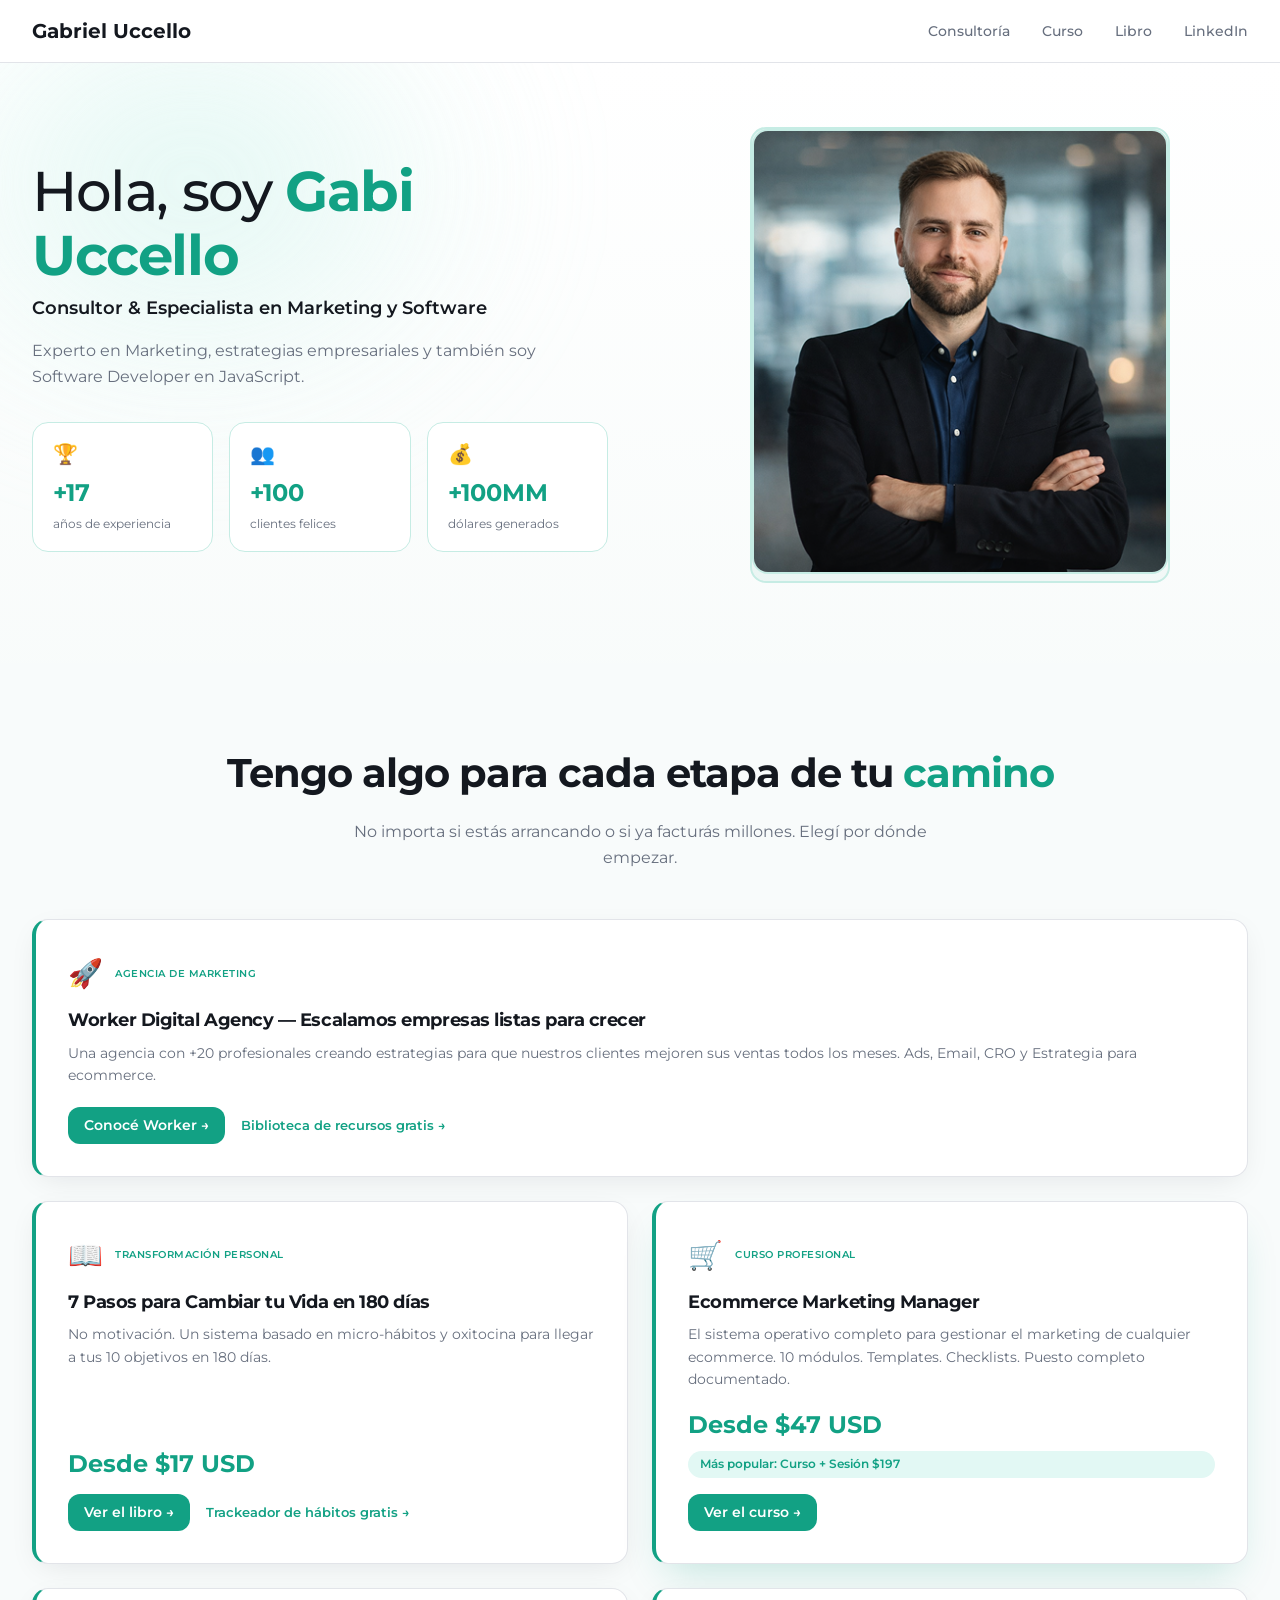
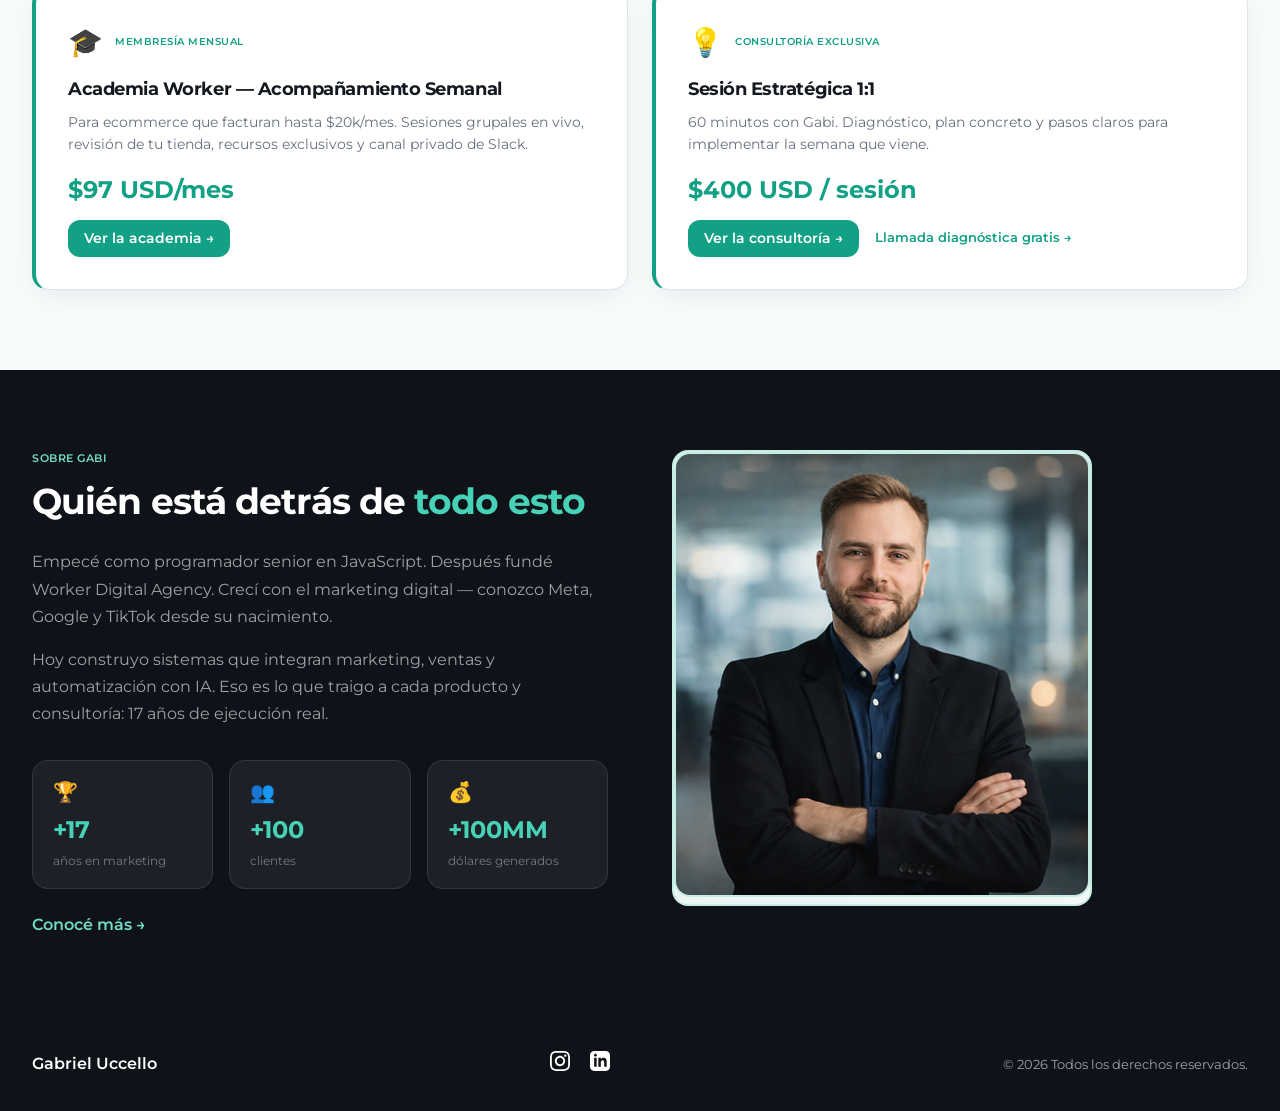
==== commit 9fae88c2: "feat: Add dedicated pages for book, consulting, and course, updating navigation and styles according" ====
--- a/index.html
+++ b/index.html
@@ -17,15 +17,20 @@
     />
   </head>
   <body>
-    <!-- Header -->
-    <!-- <header class="header">
-    <div class="container header-content">
-      <a href="#" class="logo">Gabriel Uccello</a>
-      <span class="badge">+17 años de experiencia</span>
-    </div>
-  </header> -->
-
-    <!-- Hero Section - Two columns -->
+    <!-- Header / Nav -->
+    <header class="header">
+      <div class="container header-content">
+        <a href="index.html" class="logo">Gabriel Uccello</a>
+        <nav class="nav-links">
+          <a href="consultoria.html">Consultoría</a>
+          <a href="curso.html">Curso</a>
+          <a href="libro.html">Libro</a>
+          <a href="https://www.linkedin.com/in/gabrieluccello/" target="_blank" rel="noopener">LinkedIn</a>
+        </nav>
+      </div>
+    </header>
+
+    <!-- Hero Section -->
     <section class="hero">
       <div class="hero-blur-shape"></div>
       <div class="container hero-grid">
@@ -60,7 +65,6 @@
           </div>
         </div>
         <div class="hero-image-wrap">
-          <!-- Add your photo: <img src="assets/hero.jpg" alt="Gabriel Uccello"> -->
           <div class="hero-image-placeholder">
             <img src="assets/gabi perfil.png" alt="Gabriel Uccello" />
           </div>
@@ -68,86 +72,132 @@
       </div>
     </section>
 
-    <!-- Services Section -->
-    <section id="servicios" class="services section-light">
+    <!-- Elegí por dónde empezar -->
+    <section class="services section-light">
       <div class="container">
-        <h2>¿Cómo puedo <span class="text-primary">ayudarte?</span></h2>
+        <h2>Tengo algo para cada etapa de tu <span class="text-primary">camino</span></h2>
         <p class="section-intro">
-          Desde revisar los procesos internos comerciales y de marketing hasta
-          generar un software personalizado para resolver problemas en pocas
-          iteraciones. Estos servicios están diseñados para que logres mejorar
-          los resultados de tu empresa.
+          No importa si estás arrancando o si ya facturás millones.
+          Elegí por dónde empezar.
         </p>
-        <div class="services-grid-1x2">
-          <article class="service-card service-card-horizontal hover-lift">
-            <div class="service-image">
-              <img
-                src="assets/gabiuccelloweb.png"
-                alt="Oficina de Giver Solutions con logo"
-              />
-            </div>
-            <div class="service-card-body">
-              <span class="service-tag"
-                >PARA EMPRESAS CON POTENCIAL DE CRECIMIENTO</span
-              >
-              <h3>Agencia de Marketing de Resultados</h3>
-              <p>
-                Soy el fundador de Worker Digital Agency, agencia de Marketing
-                Digital especializada en Ecommerce y Pymes. +25 profesionales
-                creando estrategias para que nuestros clientes mejoren sus
-                ventas todos los meses.
-              </p>
-              <a
-                href="https://programa.workermkt.com/"
+        <div class="ecosystem-grid">
+          <!-- Card 0 — Worker (full width) -->
+          <article class="eco-card eco-card-full hover-lift">
+            <div class="eco-card-header">
+              <span class="eco-icon">🚀</span>
+              <span class="eco-tag">AGENCIA DE MARKETING</span>
+            </div>
+            <h3>Worker Digital Agency — Escalamos empresas listas para crecer</h3>
+            <p>
+              Una agencia con +20 profesionales creando estrategias para que
+              nuestros clientes mejoren sus ventas todos los meses. Ads, Email,
+              CRO y Estrategia para ecommerce.
+            </p>
+            <div class="eco-actions">
+              <a
+                href="https://worker.ar"
                 class="btn btn-primary btn-sm"
                 target="_blank"
                 rel="noopener"
-                >Agendar una sesión de estrategia</a
-              >
-            </div>
-          </article>
-        </div>
-        <div class="services-grid-bottom">
-          <article class="service-card hover-lift">
-            <div class="service-icon">📊</div>
-            <div class="service-card-body">
-              <h3>Desarrollo de Software</h3>
-              <p>
-                Desarrollo de software personalizado para empresas que buscan
-                mejorar sus procesos y aumentar la eficiencia.
-              </p>
-              <ul>
-                <li>Para convertir procesos manuales en automáticos</li>
-                <li>Para ahorrar tiempo y dinero</li>
-              </ul>
+                >Conocé Worker →</a
+              >
+              <a
+                href="https://workerar.notion.site/Recursos-que-te-hacen-crecer-22609f3901e080b9a2b4f63532cd1044?pvs=74"
+                class="link-cta eco-free-link"
+                target="_blank"
+                rel="noopener"
+                >Biblioteca de recursos gratis →</a
+              >
+            </div>
+          </article>
+
+          <!-- Card 1 — Libro -->
+          <article class="eco-card hover-lift">
+            <div class="eco-card-header">
+              <span class="eco-icon">📖</span>
+              <span class="eco-tag">TRANSFORMACIÓN PERSONAL</span>
+            </div>
+            <h3>7 Pasos para Cambiar tu Vida en 180 días</h3>
+            <p>
+              No motivación. Un sistema basado en micro-hábitos y oxitocina
+              para llegar a tus 10 objetivos en 180 días.
+            </p>
+            <div class="eco-price">Desde $17 USD</div>
+            <div class="eco-actions">
+              <a href="libro.html" class="btn btn-primary btn-sm">Ver el libro →</a>
+              <a
+                href="https://libro.gabiuccello.com"
+                class="link-cta eco-free-link"
+                target="_blank"
+                rel="noopener"
+                >Trackeador de hábitos gratis →</a
+              >
+            </div>
+          </article>
+
+          <!-- Card 2 — Curso -->
+          <article class="eco-card eco-card-popular hover-lift">
+            <div class="eco-card-header">
+              <span class="eco-icon">🛒</span>
+              <span class="eco-tag">CURSO PROFESIONAL</span>
+            </div>
+            <h3>Ecommerce Marketing Manager</h3>
+            <p>
+              El sistema operativo completo para gestionar el marketing de
+              cualquier ecommerce. 10 módulos. Templates. Checklists. Puesto
+              completo documentado.
+            </p>
+            <div class="eco-price">Desde $47 USD</div>
+            <span class="eco-badge-popular">Más popular: Curso + Sesión $197</span>
+            <div class="eco-actions">
+              <a href="curso.html" class="btn btn-primary btn-sm">Ver el curso →</a>
+            </div>
+          </article>
+
+          <!-- Card 3 — Academia -->
+          <article class="eco-card hover-lift">
+            <div class="eco-card-header">
+              <span class="eco-icon">🎓</span>
+              <span class="eco-tag">MEMBRESÍA MENSUAL</span>
+            </div>
+            <h3>Academia Worker — Acompañamiento Semanal</h3>
+            <p>
+              Para ecommerce que facturan hasta $20k/mes. Sesiones grupales en
+              vivo, revisión de tu tienda, recursos exclusivos y canal privado
+              de Slack.
+            </p>
+            <div class="eco-price">$97 USD/mes</div>
+            <div class="eco-actions">
+              <a
+                href="https://academy.worker.ar"
+                class="btn btn-primary btn-sm"
+                target="_blank"
+                rel="noopener"
+                >Ver la academia →</a
+              >
+            </div>
+          </article>
+
+          <!-- Card 4 — Consultoría -->
+          <article class="eco-card hover-lift">
+            <div class="eco-card-header">
+              <span class="eco-icon">💡</span>
+              <span class="eco-tag">CONSULTORÍA EXCLUSIVA</span>
+            </div>
+            <h3>Sesión Estratégica 1:1</h3>
+            <p>
+              60 minutos con Gabi. Diagnóstico, plan concreto y pasos claros
+              para implementar la semana que viene.
+            </p>
+            <div class="eco-price">$400 USD / sesión</div>
+            <div class="eco-actions">
+              <a href="consultoria.html" class="btn btn-primary btn-sm">Ver la consultoría →</a>
               <a
                 href="https://calendar.app.google/Eo3YfiNsUt7Au1s8A"
-                class="btn btn-primary btn-sm"
-                target="_blank"
-                rel="noopener"
-                >Agendar una sesión de desarrollo</a
-              >
-            </div>
-          </article>
-          <article class="service-card hover-lift">
-            <div class="service-icon">💡</div>
-            <div class="service-card-body">
-              <h3>Consultoría One Shot</h3>
-              <p>
-                Para dueños de negocios que están perdidos o perdieron su rumbo
-                en este nuevo mundo digital de la AI.
-              </p>
-              <ul>
-                <li>Para analizar su negocio y encontrar cuellos de botella</li>
-                <li>Soluciones claras y aplicables</li>
-                <li>Sesión intensiva de estrategia</li>
-              </ul>
-              <a
-                href="https://calendar.app.google/Eo3YfiNsUt7Au1s8A"
-                class="btn btn-primary btn-sm"
-                target="_blank"
-                rel="noopener"
-                >Agendar una sesión one shot</a
+                class="link-cta eco-free-link"
+                target="_blank"
+                rel="noopener"
+                >Llamada diagnóstica gratis →</a
               >
             </div>
           </article>
@@ -155,125 +205,56 @@
       </div>
     </section>
 
-    <!-- Why Section - Two columns with video -->
-    <!-- <section class="why">
-      <div class="container why-grid">
-        <div class="why-text">
-          <h2>¿Por qué hago esto?</h2>
-          <p>
-            Porque creo que los emprendedores y dueños de negocios merecen tener
-            acceso a estrategias de marketing que realmente funcionen.
-          </p>
-          <p>
-            Durante años vi cómo muchas empresas invertían tiempo y dinero en
-            acciones que no les daban resultados. Y eso me frustraba tanto como
-            a ellos.
-          </p>
-          <p>
-            Por eso decidí crear un equipo enfocado 100% en resultados medibles.
-            No en métricas de vanidad, sino en ventas reales.
-          </p>
-          <p class="why-mission">
-            <strong>Mi misión es clara: ayudarte a vender más.</strong>
-          </p>
-        </div>
-        <div class="why-video-wrap">
-          <div class="video-instagram-style">
-            <div class="video-placeholder">
-              <a
-                href="https://www.instagram.com/p/C8kxrnNMuDq/"
-                target="_blank"
-                rel="noopener"
-                class="video-play-overlay"
-              >
-                <span class="play-icon">▶</span>
-              </a>
-            </div>
-            <div class="video-mock-ui">
-              <span class="video-username">@gabrieluccello</span>
-              <button class="video-follow-btn">Seguir</button>
-            </div>
-          </div>
-        </div>
-      </div>
-    </section> -->
-
-    <!-- Mini-Capacitaciones Section -->
-    <section class="content-section section-light">
+
+    <!-- Sobre Gabi -->
+    <section class="about-consult">
       <div class="container">
-        <h2>En Worker Escalamos empresas listas para crecer</h2>
-        <p class="section-intro">
-          Una agencia con +20 profesionales creando estrategias para que
-          nuestros clientes mejoren sus ventas todos los meses.
-        </p>
-        <div class="content-grid-2">
-          <a
-            href="https://academy.worker.ar/"
-            class="content-card hover-lift"
-            target="_blank"
-            rel="noopener"
-          >
-            <div class="content-placeholder content-placeholder-worker">
-              <span class="content-tag content-tag-1">Para ecommerce que</span>
-              <span class="content-tag content-tag-2"
-                >facturan menos de USD 15k/mes</span
-              >
-            </div>
-            <h3>
-              Acompañamiento semanal personalizado en Ads, Email, CRO y
-              Estrategia
-            </h3>
-          </a>
-          <a
-            href="https://workerar.notion.site/Recursos-que-te-hacen-crecer-22609f3901e080b9a2b4f63532cd1044?pvs=74"
-            class="content-card hover-lift"
-            target="_blank"
-            rel="noopener"
-          >
-            <div class="content-placeholder content-placeholder-biblioteca">
-              <!-- <span class="play-btn">▶</span> -->
-              <span class="content-tag content-tag-1">Biblioteca</span>
-              <span class="content-tag content-tag-2">DIGITAL</span>
-            </div>
-            <h3>Recursos gratuitos que te ayudan a escalar</h3>
-          </a>
-        </div>
-        <!-- <a
-          href="https://www.youtube.com/@carolinadubi?sub_confirmation=1"
-          class="link-cta centered"
-          target="_blank"
-          rel="noopener"
-          >Ver más videos en YouTube</a
-        > -->
+        <div class="about-grid-consult">
+          <div class="about-text-consult">
+            <span class="service-tag" style="color: hsl(168, 60%, 65%)">SOBRE GABI</span>
+            <h2>
+              Quién está detrás de
+              <span class="text-primary">todo esto</span>
+            </h2>
+            <p>
+              Empecé como programador senior en JavaScript. Después fundé
+              Worker Digital Agency. Crecí con el marketing digital — conozco
+              Meta, Google y TikTok desde su nacimiento.
+            </p>
+            <p>
+              Hoy construyo sistemas que integran marketing, ventas y
+              automatización con IA. Eso es lo que traigo a cada producto y
+              consultoría: 17 años de ejecución real.
+            </p>
+            <div class="stats-row" style="margin-top: 2rem">
+              <div class="stat-card">
+                <span class="stat-icon">🏆</span>
+                <span class="stat-number">+17</span>
+                <span class="stat-label">años en marketing</span>
+              </div>
+              <div class="stat-card">
+                <span class="stat-icon">👥</span>
+                <span class="stat-number">+100</span>
+                <span class="stat-label">clientes</span>
+              </div>
+              <div class="stat-card">
+                <span class="stat-icon">💰</span>
+                <span class="stat-number">+100MM</span>
+                <span class="stat-label">dólares generados</span>
+              </div>
+            </div>
+            <a href="consultoria.html" class="link-cta" style="display: inline-block; margin-top: 1.5rem; color: hsl(168, 60%, 65%)">Conocé más →</a>
+          </div>
+          <div class="hero-image-wrap" style="justify-content: flex-start">
+            <div class="hero-image-placeholder">
+              <img src="assets/gabi perfil.png" alt="Gabriel Uccello" />
+            </div>
+          </div>
+        </div>
       </div>
     </section>
 
-    <!-- Newsletter Section - Dark -->
-    <!-- <section class="newsletter newsletter-dark">
-      <div class="newsletter-blur-shape"></div>
-      <div class="container">
-        <h2>Tips de marketing en tu inbox</h2>
-        <p class="newsletter-intro">
-          Recibí estrategias, ideas y recursos gratuitos para hacer crecer tu
-          negocio. Sin spam, solo contenido que vale la pena.
-        </p>
-        <form class="newsletter-form" action="#" method="post">
-          <input type="text" name="nombre" placeholder="Nombre *" required />
-          <input type="email" name="email" placeholder="Email *" required />
-          <select name="rol" required>
-            <option value="">¿A qué te dedicas?</option>
-            <option value="emprendedor">Emprendedor</option>
-            <option value="dueno">Dueño de negocio</option>
-            <option value="marketing">Marketing</option>
-            <option value="agencia">Agencia</option>
-            <option value="otro">Otro</option>
-          </select>
-          <button type="submit" class="btn btn-primary">Suscribirse</button>
-        </form>
-      </div>
-    </section> -->
-
-    <!-- Footer - Dark -->
+    <!-- Footer -->
     <footer class="footer footer-dark">
       <div class="container footer-content">
         <span class="footer-name">Gabriel Uccello</span>
@@ -302,18 +283,6 @@
               />
             </svg>
           </a>
-          <!-- <a
-            href="https://www.youtube.com/"
-            target="_blank"
-            rel="noopener"
-            aria-label="YouTube"
-          >
-            <svg width="20" height="20" viewBox="0 0 24 24" fill="currentColor">
-              <path
-                d="M19.615 3.184c-3.604-.246-11.631-.245-15.23 0-3.897.266-4.356 2.62-4.385 8.816.029 6.185.484 8.549 4.385 8.816 3.6.245 11.626.246 15.23 0 3.897-.266 4.356-2.62 4.385-8.816-.029-6.185-.484-8.549-4.385-8.816zm-10.615 12.816v-8l8 3.993-8 4.007z"
-              />
-            </svg>
-          </a> -->
         </div>
         <p class="footer-copy">© 2026 Todos los derechos reservados.</p>
       </div>
--- a/styles.css
+++ b/styles.css
@@ -91,6 +91,34 @@
   border-radius: 9999px;
 }
 
+/* Nav links */
+.nav-links {
+  display: flex;
+  align-items: center;
+  gap: 2rem;
+}
+
+.nav-links a {
+  font-size: 0.875rem;
+  font-weight: 500;
+  color: var(--muted-foreground);
+  text-decoration: none;
+  transition: color 0.2s;
+}
+
+.nav-links a:hover {
+  color: var(--primary);
+}
+
+.nav-links .nav-active {
+  color: var(--primary);
+  font-weight: 600;
+}
+
+.nav-links .btn {
+  color: var(--primary-foreground);
+}
+
 /* Hero - Two columns */
 .hero {
   position: relative;
@@ -734,6 +762,19 @@
 
 /* Responsive */
 @media (max-width: 900px) {
+  .nav-links {
+    display: none;
+  }
+
+  .ecosystem-grid {
+    grid-template-columns: 1fr;
+  }
+
+  .libro-pricing-grid {
+    grid-template-columns: 1fr;
+    max-width: 480px;
+  }
+
   .service-card-horizontal {
     grid-template-columns: 1fr;
   }
@@ -773,3 +814,761 @@
     text-align: center;
   }
 }
+
+/* ─────────────────────────────────────────────
+   Ecosystem Cards (Index Hub)
+   ───────────────────────────────────────────── */
+
+.ecosystem-grid {
+  display: grid;
+  grid-template-columns: repeat(2, 1fr);
+  gap: 1.5rem;
+}
+
+.eco-card {
+  background: white;
+  border-radius: var(--radius-lg);
+  box-shadow: var(--shadow-card);
+  border: 1px solid var(--border);
+  border-left: 4px solid var(--primary);
+  padding: 2rem;
+  display: flex;
+  flex-direction: column;
+}
+
+.eco-card-popular {
+  border-left: 4px solid var(--primary);
+  box-shadow: var(--shadow-hover);
+}
+
+.eco-card-header {
+  display: flex;
+  align-items: center;
+  gap: 0.75rem;
+  margin-bottom: 0.75rem;
+}
+
+.eco-icon {
+  font-size: 1.75rem;
+}
+
+.eco-tag {
+  font-size: 0.65rem;
+  font-weight: 600;
+  letter-spacing: 0.05em;
+  text-transform: uppercase;
+  color: var(--primary);
+}
+
+.eco-card h3 {
+  font-size: 1.15rem;
+  margin-bottom: 0.5rem;
+}
+
+.eco-card p {
+  font-size: 0.875rem;
+  color: var(--muted-foreground);
+  line-height: 1.6;
+  margin-bottom: 1rem;
+  flex: 1;
+}
+
+.eco-price {
+  font-size: 1.5rem;
+  font-weight: 700;
+  color: var(--primary);
+  margin-bottom: 0.5rem;
+}
+
+.eco-badge-popular {
+  display: inline-block;
+  font-size: 0.75rem;
+  font-weight: 600;
+  color: var(--primary);
+  background: hsl(168, 60%, 93%);
+  padding: 0.3rem 0.75rem;
+  border-radius: 9999px;
+  margin-bottom: 0.75rem;
+}
+
+.eco-actions {
+  display: flex;
+  align-items: center;
+  gap: 1rem;
+  flex-wrap: wrap;
+  margin-top: 0.25rem;
+}
+
+.eco-free-link {
+  font-size: 0.8rem;
+}
+
+.eco-card-full {
+  grid-column: 1 / -1;
+}
+
+/* ─────────────────────────────────────────────
+   Libro Page
+   ───────────────────────────────────────────── */
+
+.libro-pricing-grid {
+  display: grid;
+  grid-template-columns: repeat(2, 1fr);
+  gap: 1.5rem;
+  max-width: 700px;
+  margin: 0 auto;
+  align-items: start;
+}
+
+/* ─────────────────────────────────────────────
+   Consultoría Page
+   ───────────────────────────────────────────── */
+
+/* Hero actions */
+.hero-actions-consult {
+  display: flex;
+  align-items: center;
+  gap: 1.5rem;
+  flex-wrap: wrap;
+}
+
+/* Price card (in hero right column) */
+.price-card-consult {
+  background: var(--dark-bg);
+  border-radius: var(--radius-lg);
+  padding: 2.5rem 2rem;
+  color: white;
+  position: relative;
+  overflow: hidden;
+}
+
+.price-card-consult::before {
+  content: "";
+  position: absolute;
+  top: -80px;
+  right: -80px;
+  width: 250px;
+  height: 250px;
+  border-radius: 50%;
+  background: radial-gradient(
+    circle,
+    hsl(168, 60%, 35%, 0.3) 0%,
+    transparent 70%
+  );
+  pointer-events: none;
+}
+
+.price-card-consult .service-tag {
+  color: hsl(168, 60%, 65%);
+}
+
+.price-amount-consult {
+  font-size: 4rem;
+  font-weight: 700;
+  line-height: 1;
+  margin: 0.5rem 0 0.25rem;
+}
+
+.price-sub-consult {
+  font-size: 0.875rem;
+  color: rgba(255, 255, 255, 0.5);
+  margin-bottom: 1.5rem;
+}
+
+.price-includes-consult {
+  list-style: none;
+  display: flex;
+  flex-direction: column;
+  gap: 0.75rem;
+  margin-bottom: 1.5rem;
+}
+
+.price-includes-consult li {
+  font-size: 0.9rem;
+  color: rgba(255, 255, 255, 0.8);
+  padding-left: 1.5rem;
+  position: relative;
+  line-height: 1.5;
+}
+
+.price-includes-consult li::before {
+  content: "✓";
+  position: absolute;
+  left: 0;
+  color: var(--primary);
+  font-weight: 700;
+}
+
+.spots-badge-consult {
+  display: inline-flex;
+  align-items: center;
+  gap: 0.5rem;
+  background: hsl(168, 50%, 35%, 0.15);
+  border: 1px solid hsl(168, 50%, 45%, 0.3);
+  padding: 0.6rem 1rem;
+  border-radius: 9999px;
+  font-size: 0.8rem;
+  font-weight: 500;
+  color: hsl(168, 60%, 65%);
+}
+
+.spots-dot-consult {
+  width: 8px;
+  height: 8px;
+  background: hsl(168, 70%, 55%);
+  border-radius: 50%;
+  animation: spotsPulse 2s infinite;
+  flex-shrink: 0;
+}
+
+@keyframes spotsPulse {
+  0%,
+  100% {
+    opacity: 1;
+    transform: scale(1);
+  }
+  50% {
+    opacity: 0.4;
+    transform: scale(1.4);
+  }
+}
+
+/* Topics chips */
+.topics-grid-consult {
+  display: flex;
+  flex-wrap: wrap;
+  gap: 0.6rem;
+  justify-content: center;
+  margin-top: 2.5rem;
+}
+
+.topic-chip {
+  padding: 0.5rem 1rem;
+  border: 1.5px solid var(--primary);
+  border-radius: 9999px;
+  font-size: 0.8rem;
+  font-weight: 600;
+  color: var(--primary);
+  background: white;
+}
+
+/* Not for you block */
+.not-for-consult {
+  max-width: 640px;
+  margin: 2.5rem auto 0;
+  background: var(--dark-bg);
+  border-radius: var(--radius-lg);
+  padding: 2rem 2.5rem;
+}
+
+.not-for-consult h3 {
+  font-size: 0.75rem;
+  font-weight: 600;
+  letter-spacing: 0.1em;
+  text-transform: uppercase;
+  color: rgba(255, 255, 255, 0.35);
+  margin-bottom: 1rem;
+}
+
+.not-for-list p {
+  font-size: 0.9rem;
+  color: rgba(255, 255, 255, 0.55);
+  margin-bottom: 0.5rem;
+  line-height: 1.5;
+}
+
+.not-for-list p:last-child {
+  margin-bottom: 0;
+}
+
+/* What you get grid */
+.what-grid-consult {
+  display: grid;
+  grid-template-columns: repeat(3, 1fr);
+  gap: 1.5rem;
+}
+
+.what-card-consult {
+  background: white;
+  border-radius: var(--radius-lg);
+  box-shadow: var(--shadow-card);
+  border: 1px solid var(--border);
+  padding: 2rem 1.75rem;
+  position: relative;
+  overflow: hidden;
+}
+
+.what-card-consult::before {
+  content: "";
+  position: absolute;
+  top: 0;
+  left: 0;
+  right: 0;
+  height: 3px;
+  background: var(--primary);
+}
+
+.what-number-consult {
+  display: block;
+  font-size: 2.5rem;
+  font-weight: 700;
+  color: var(--primary);
+  opacity: 0.15;
+  line-height: 1;
+  margin-bottom: 0.25rem;
+}
+
+.what-card-consult h3 {
+  font-size: 1.1rem;
+  margin-bottom: 0.5rem;
+}
+
+.what-card-consult p {
+  font-size: 0.9rem;
+  color: var(--muted-foreground);
+  line-height: 1.6;
+}
+
+/* Process steps */
+.process-grid-consult {
+  display: grid;
+  grid-template-columns: repeat(4, 1fr);
+  gap: 2rem;
+  margin-top: 3rem;
+  position: relative;
+}
+
+.process-grid-consult::before {
+  content: "";
+  position: absolute;
+  top: 28px;
+  left: 12%;
+  right: 12%;
+  height: 2px;
+  background: linear-gradient(
+    to right,
+    transparent,
+    var(--primary),
+    transparent
+  );
+  opacity: 0.2;
+}
+
+.process-step-consult {
+  text-align: center;
+}
+
+.step-num-consult {
+  width: 56px;
+  height: 56px;
+  background: var(--primary);
+  color: white;
+  border-radius: 50%;
+  display: flex;
+  align-items: center;
+  justify-content: center;
+  font-size: 1.25rem;
+  font-weight: 700;
+  margin: 0 auto 1.25rem;
+  position: relative;
+  z-index: 1;
+}
+
+.process-step-consult h3 {
+  font-size: 1rem;
+  margin-bottom: 0.5rem;
+}
+
+.process-step-consult p {
+  font-size: 0.85rem;
+  color: var(--muted-foreground);
+  line-height: 1.6;
+}
+
+/* About section */
+.about-consult {
+  background: var(--dark-bg);
+  padding: 5rem 0;
+}
+
+.about-grid-consult {
+  display: grid;
+  grid-template-columns: 1fr 1fr;
+  gap: 4rem;
+  align-items: start;
+}
+
+.about-text-consult h2 {
+  font-size: clamp(1.75rem, 3.5vw, 2.25rem);
+  color: white;
+  margin-bottom: 1.25rem;
+}
+
+.about-text-consult .text-primary {
+  color: hsl(168, 60%, 55%);
+}
+
+.about-text-consult p {
+  color: rgba(255, 255, 255, 0.6);
+  line-height: 1.7;
+  margin-bottom: 1rem;
+}
+
+.about-text-consult .stat-card {
+  background: rgba(255, 255, 255, 0.06);
+  border-color: rgba(255, 255, 255, 0.1);
+}
+
+.about-text-consult .stat-number {
+  color: hsl(168, 60%, 55%);
+}
+
+.about-text-consult .stat-label {
+  color: rgba(255, 255, 255, 0.4);
+}
+
+/* Credentials */
+.credentials-consult {
+  display: flex;
+  flex-direction: column;
+  gap: 0.875rem;
+}
+
+.credential-card-consult {
+  display: flex;
+  align-items: flex-start;
+  gap: 1rem;
+  background: rgba(255, 255, 255, 0.04);
+  border: 1px solid rgba(255, 255, 255, 0.08);
+  border-radius: var(--radius-lg);
+  padding: 1.25rem 1.5rem;
+}
+
+.credential-icon {
+  font-size: 1.25rem;
+  width: 40px;
+  height: 40px;
+  background: hsl(168, 50%, 35%, 0.2);
+  border-radius: 50%;
+  display: flex;
+  align-items: center;
+  justify-content: center;
+  flex-shrink: 0;
+}
+
+.credential-card-consult h4 {
+  font-size: 0.9rem;
+  font-weight: 600;
+  color: white;
+  margin-bottom: 0.25rem;
+}
+
+.credential-card-consult p {
+  font-size: 0.8rem;
+  color: rgba(255, 255, 255, 0.45);
+  line-height: 1.5;
+}
+
+/* CTA section */
+.cta-consult {
+  padding: 6rem 0;
+  background: linear-gradient(
+    180deg,
+    var(--section-light) 0%,
+    white 100%
+  );
+  position: relative;
+  overflow: hidden;
+}
+
+.cta-consult::before {
+  content: "";
+  position: absolute;
+  top: 50%;
+  left: 50%;
+  transform: translate(-50%, -50%);
+  width: 600px;
+  height: 600px;
+  border-radius: 50%;
+  border: 1px solid hsl(168, 50%, 85%, 0.5);
+  pointer-events: none;
+}
+
+.cta-consult h2 {
+  font-size: clamp(2rem, 4vw, 2.75rem);
+  margin-bottom: 1rem;
+}
+
+.btn-lg-consult {
+  padding: 1.125rem 2.5rem;
+  font-size: 1.05rem;
+}
+
+.cta-note-consult {
+  margin-top: 1rem;
+  font-size: 0.85rem;
+  color: var(--muted-foreground);
+}
+
+.cta-note-consult a {
+  color: var(--primary);
+  font-weight: 600;
+  text-decoration: none;
+}
+
+.cta-note-consult a:hover {
+  text-decoration: underline;
+}
+
+/* ─────────────────────────────────────────────
+   Curso Page
+   ───────────────────────────────────────────── */
+
+/* Módulos grid - 2 columns of compact cards */
+.modulos-grid {
+  display: grid;
+  grid-template-columns: repeat(2, 1fr);
+  gap: 1rem;
+}
+
+.modulo-card {
+  background: white;
+  border-radius: var(--radius-lg);
+  box-shadow: var(--shadow-card);
+  border: 1px solid var(--border);
+  padding: 1.5rem;
+  position: relative;
+  overflow: hidden;
+}
+
+.modulo-card::before {
+  content: "";
+  position: absolute;
+  top: 0;
+  left: 0;
+  width: 4px;
+  height: 100%;
+  background: var(--primary);
+}
+
+.modulo-num {
+  display: block;
+  font-size: 1.75rem;
+  font-weight: 700;
+  color: var(--primary);
+  opacity: 0.2;
+  line-height: 1;
+  margin-bottom: 0.25rem;
+}
+
+.modulo-card h3 {
+  font-size: 1rem;
+  margin-bottom: 0.35rem;
+}
+
+.modulo-card p {
+  font-size: 0.85rem;
+  color: var(--muted-foreground);
+  line-height: 1.5;
+}
+
+/* Perfiles grid - 3 columns */
+.curso-perfiles-grid {
+  display: grid;
+  grid-template-columns: repeat(3, 1fr);
+  gap: 1.5rem;
+}
+
+/* Diferencial grid - dark section */
+.diferencial-grid {
+  display: grid;
+  grid-template-columns: repeat(4, 1fr);
+  gap: 1.5rem;
+}
+
+.diferencial-card {
+  background: rgba(255, 255, 255, 0.05);
+  border: 1px solid rgba(255, 255, 255, 0.08);
+  border-radius: var(--radius-lg);
+  padding: 1.75rem 1.5rem;
+  text-align: left;
+}
+
+.diferencial-icon {
+  font-size: 1.5rem;
+  display: block;
+  margin-bottom: 0.75rem;
+}
+
+.diferencial-card h4 {
+  font-size: 0.95rem;
+  font-weight: 600;
+  color: white;
+  margin-bottom: 0.5rem;
+}
+
+.diferencial-card p {
+  font-size: 0.8rem;
+  color: rgba(255, 255, 255, 0.5);
+  line-height: 1.5;
+}
+
+/* Pricing grid */
+.pricing-grid {
+  display: grid;
+  grid-template-columns: repeat(2, 1fr);
+  gap: 2rem;
+  max-width: 900px;
+  margin: 0 auto;
+  align-items: start;
+}
+
+.pricing-card {
+  background: white;
+  border-radius: var(--radius-lg);
+  box-shadow: var(--shadow-card);
+  border: 1px solid var(--border);
+  padding: 2.5rem 2rem;
+  position: relative;
+}
+
+.pricing-card-featured {
+  border: 2px solid var(--primary);
+  box-shadow: var(--shadow-hover);
+}
+
+.pricing-badge-popular {
+  position: absolute;
+  top: -0.75rem;
+  right: 1.5rem;
+  background: var(--primary);
+  color: white;
+  font-size: 0.75rem;
+  font-weight: 700;
+  padding: 0.35rem 1rem;
+  border-radius: 9999px;
+  letter-spacing: 0.03em;
+}
+
+.pricing-price {
+  font-size: 3.5rem;
+  font-weight: 700;
+  color: var(--foreground);
+  line-height: 1;
+  margin: 0.75rem 0 0.25rem;
+}
+
+.pricing-card-featured .pricing-price {
+  color: var(--primary);
+}
+
+.pricing-sub {
+  font-size: 0.875rem;
+  color: var(--muted-foreground);
+  margin-bottom: 1.5rem;
+}
+
+.pricing-features {
+  list-style: none;
+  display: flex;
+  flex-direction: column;
+  gap: 0.6rem;
+  margin-bottom: 2rem;
+}
+
+.pricing-features li {
+  font-size: 0.875rem;
+  color: var(--muted-foreground);
+  padding-left: 1.5rem;
+  position: relative;
+  line-height: 1.5;
+}
+
+.pricing-features li::before {
+  content: "✓";
+  position: absolute;
+  left: 0;
+  color: var(--primary);
+  font-weight: 700;
+}
+
+.pricing-savings {
+  color: var(--primary) !important;
+  font-weight: 600;
+}
+
+.btn-outline-curso {
+  display: inline-block;
+  padding: 1.125rem 2.5rem;
+  font-family: "Montserrat", sans-serif;
+  font-size: 1.05rem;
+  font-weight: 600;
+  text-decoration: none;
+  border-radius: var(--radius);
+  border: 2px solid var(--primary);
+  color: var(--primary);
+  background: transparent;
+  cursor: pointer;
+  transition: all 0.2s ease;
+}
+
+.btn-outline-curso:hover {
+  background: var(--primary);
+  color: white;
+}
+
+/* Curso responsive */
+@media (max-width: 900px) {
+  .modulos-grid {
+    grid-template-columns: 1fr;
+  }
+
+  .curso-perfiles-grid {
+    grid-template-columns: 1fr;
+  }
+
+  .diferencial-grid {
+    grid-template-columns: 1fr 1fr;
+  }
+
+  .pricing-grid {
+    grid-template-columns: 1fr;
+    max-width: 480px;
+  }
+}
+
+@media (max-width: 640px) {
+  .diferencial-grid {
+    grid-template-columns: 1fr;
+  }
+}
+
+/* Consultoría responsive */
+@media (max-width: 900px) {
+  .about-grid-consult {
+    grid-template-columns: 1fr;
+  }
+
+  .what-grid-consult {
+    grid-template-columns: 1fr;
+  }
+
+  .process-grid-consult {
+    grid-template-columns: 1fr 1fr;
+    gap: 2rem 1rem;
+  }
+
+  .process-grid-consult::before {
+    display: none;
+  }
+}
+
+@media (max-width: 640px) {
+  .process-grid-consult {
+    grid-template-columns: 1fr;
+  }
+
+  .services-grid-bottom {
+    grid-template-columns: 1fr;
+  }
+}
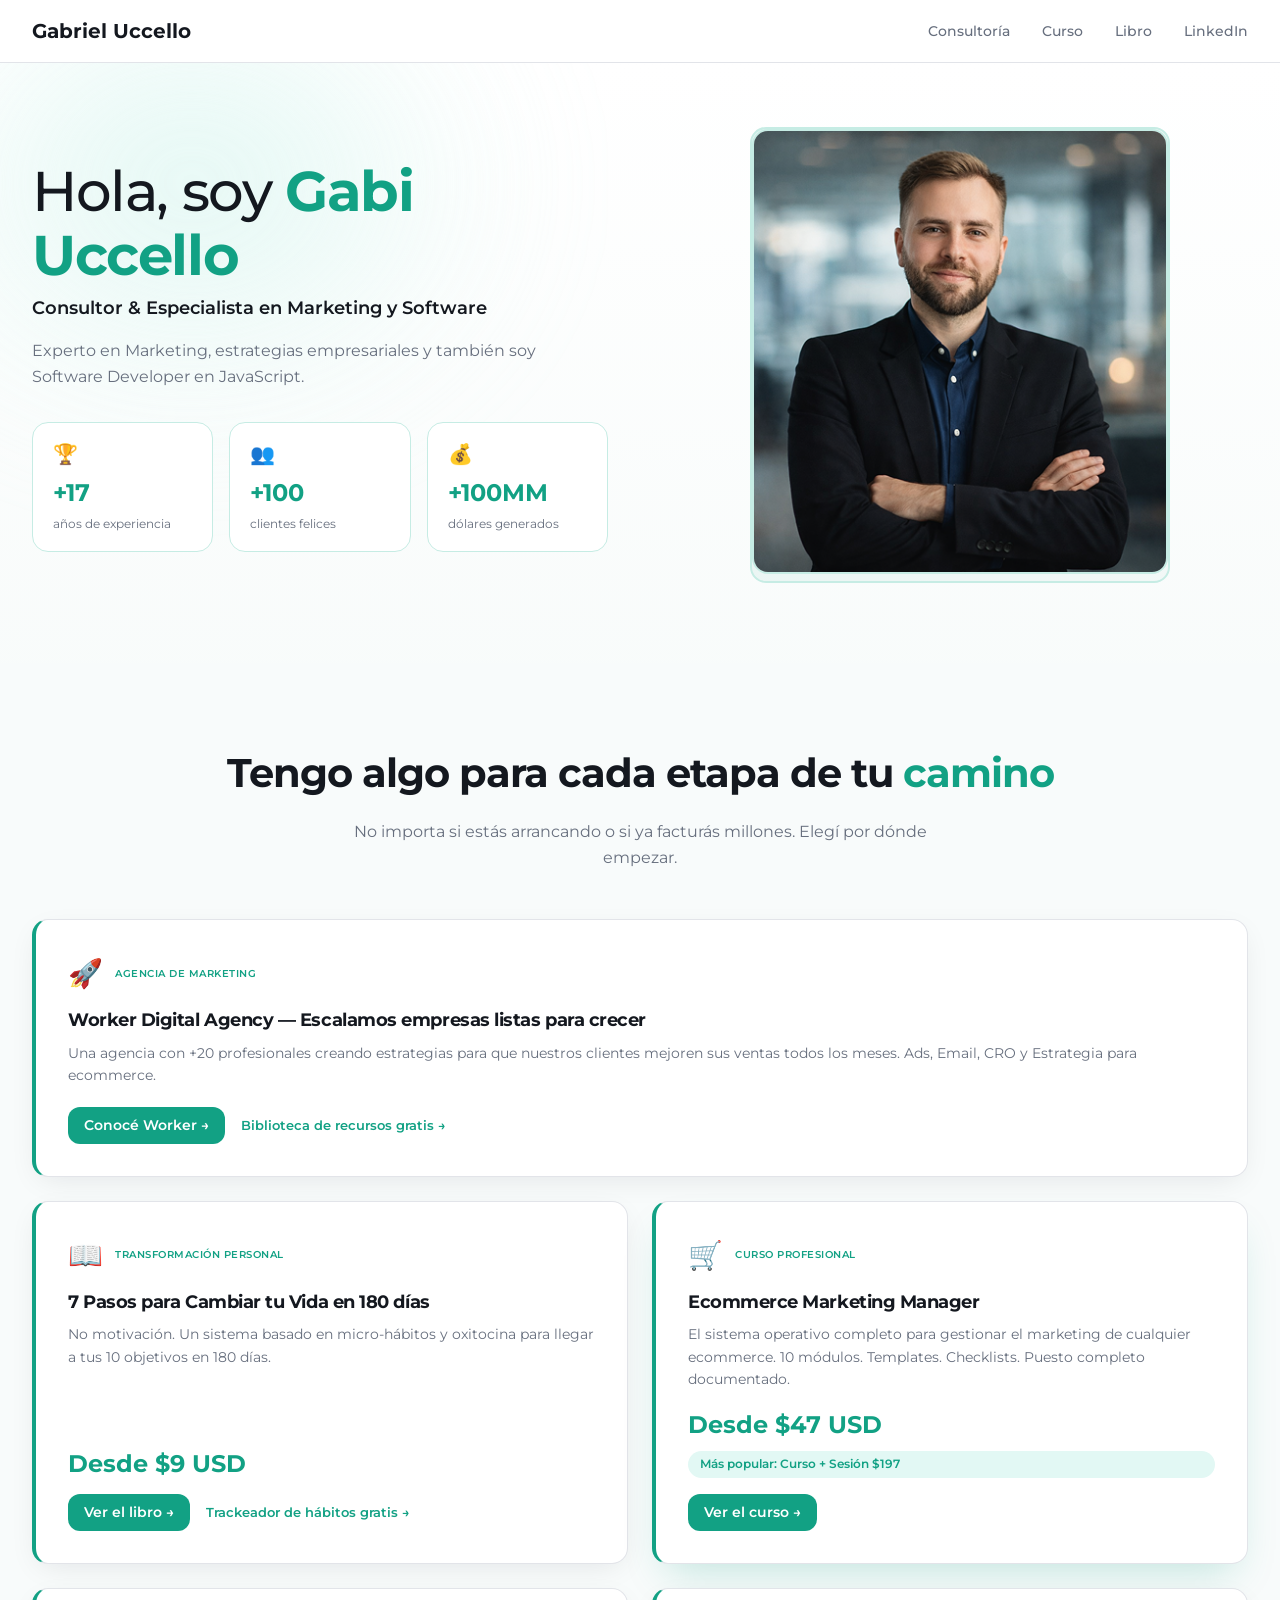
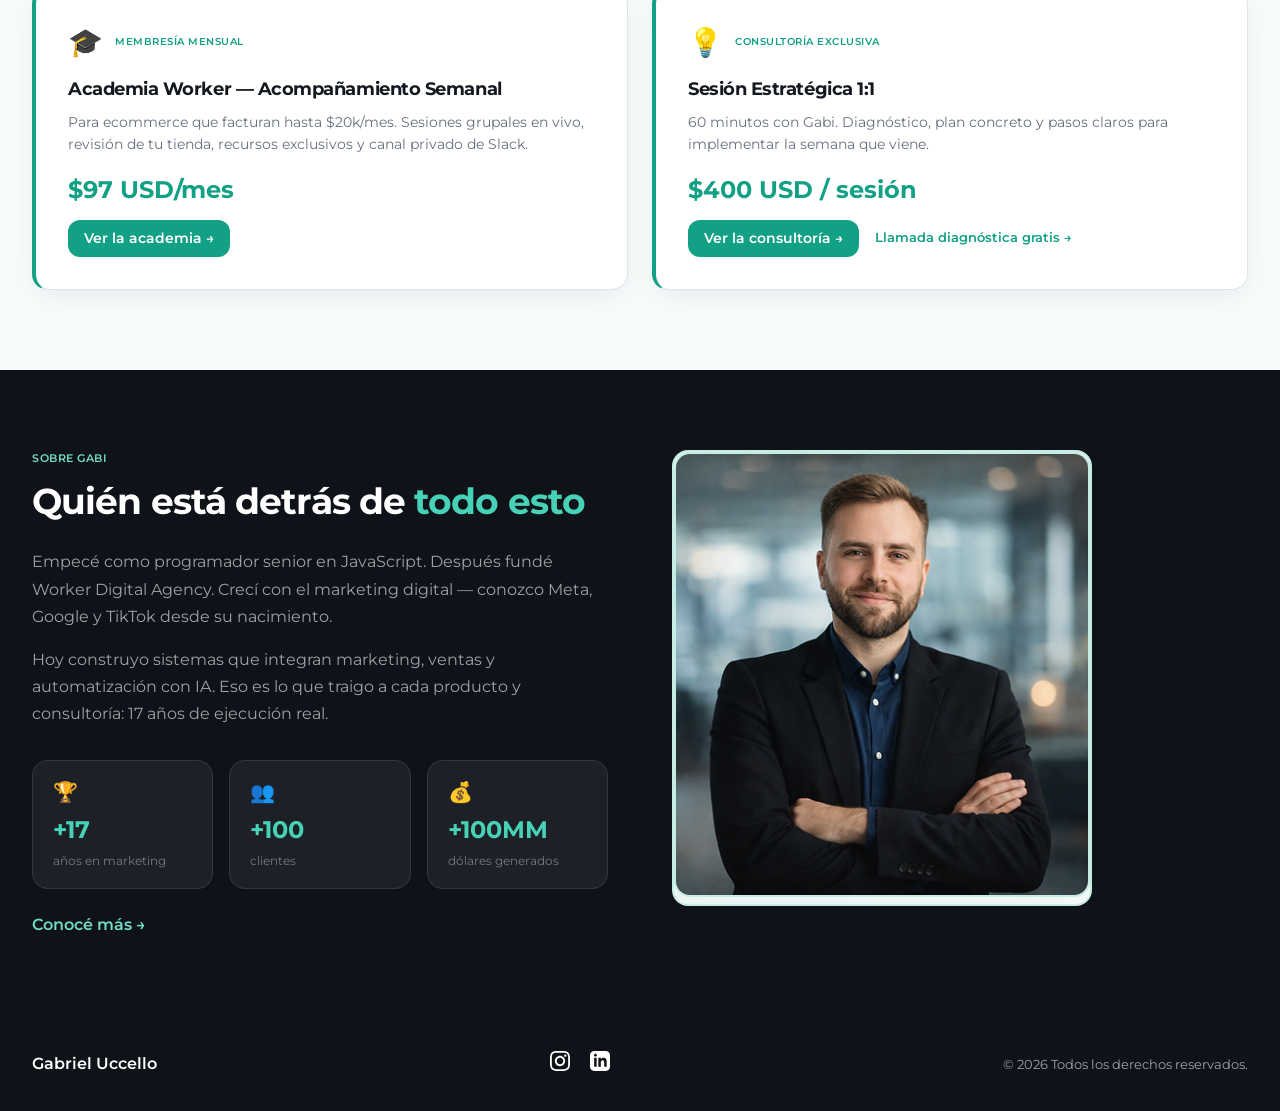
==== commit d69a9ad2: "feat: Reduce book price from $17 to $9 across index and product pages." ====
--- a/index.html
+++ b/index.html
@@ -122,7 +122,7 @@
               No motivación. Un sistema basado en micro-hábitos y oxitocina
               para llegar a tus 10 objetivos en 180 días.
             </p>
-            <div class="eco-price">Desde $17 USD</div>
+            <div class="eco-price">Desde $9 USD</div>
             <div class="eco-actions">
               <a href="libro.html" class="btn btn-primary btn-sm">Ver el libro →</a>
               <a
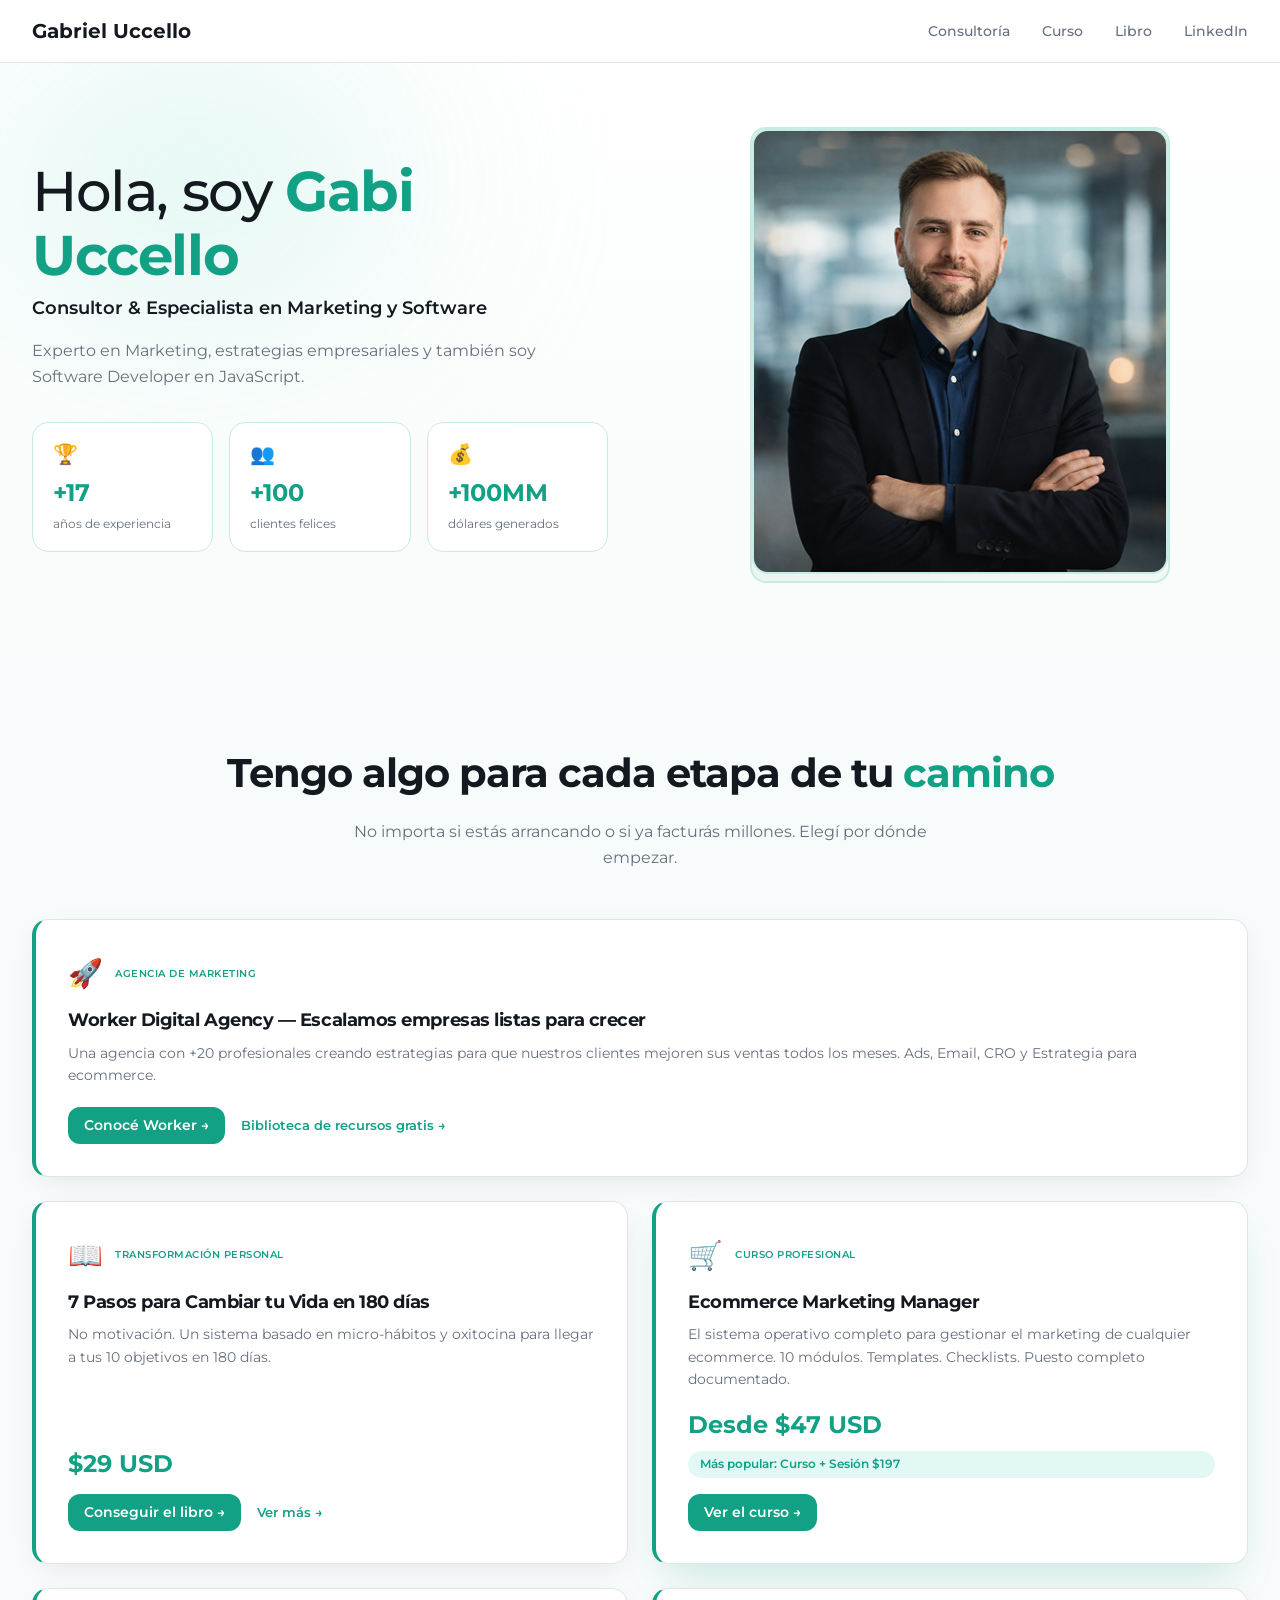
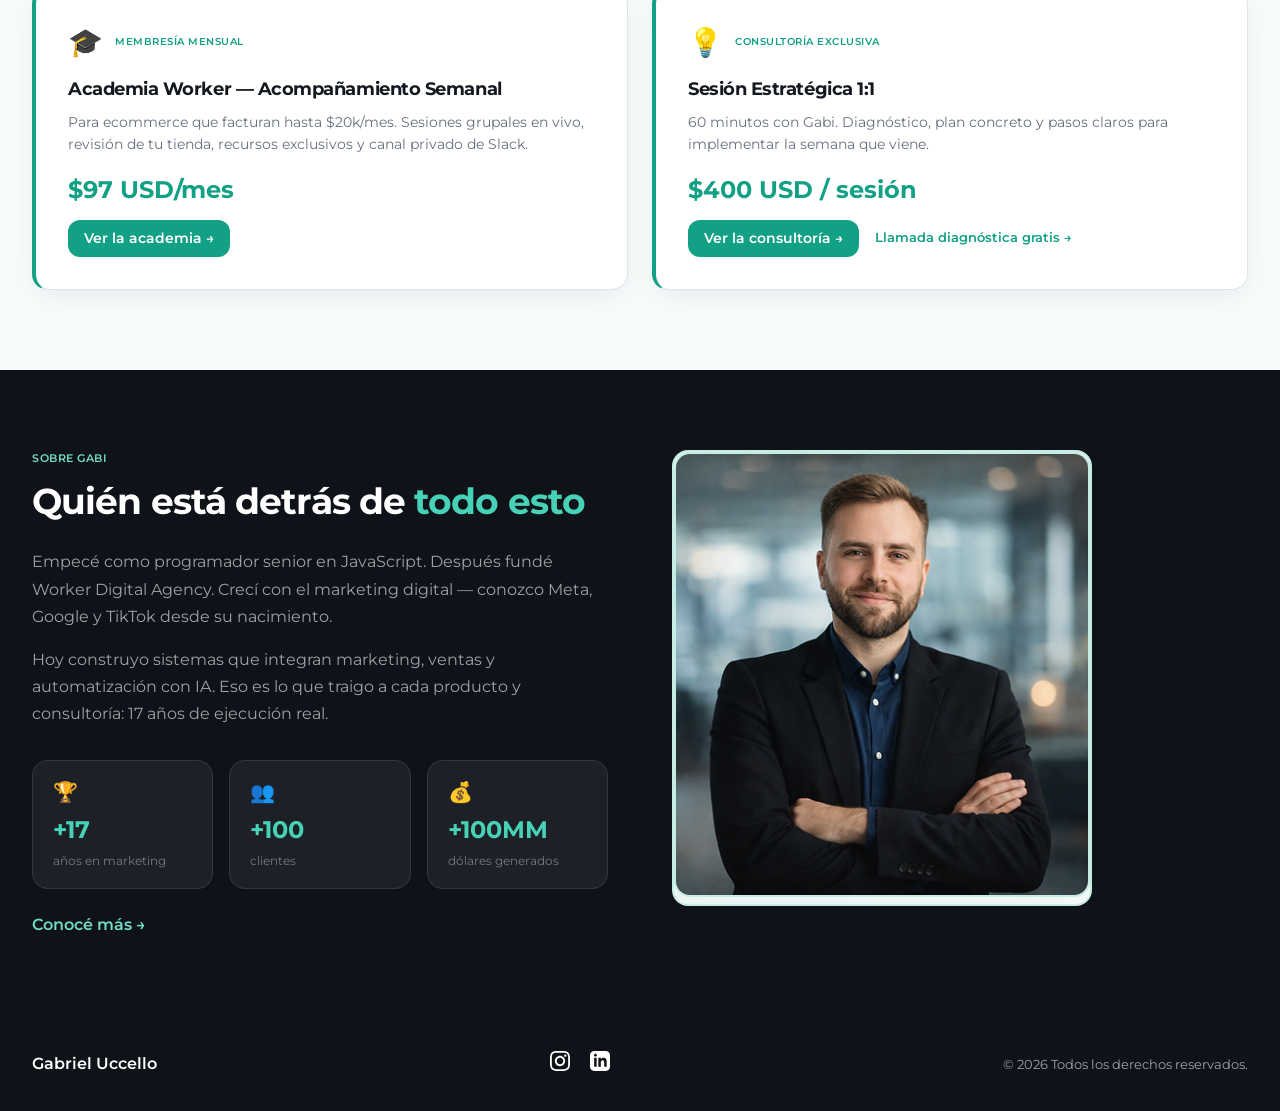
==== commit 3da4d253: "feat: update pricing, remove free tier, and redirect purchase links to new sales page" ====
--- a/index.html
+++ b/index.html
@@ -122,16 +122,10 @@
               No motivación. Un sistema basado en micro-hábitos y oxitocina
               para llegar a tus 10 objetivos en 180 días.
             </p>
-            <div class="eco-price">Desde $9 USD</div>
-            <div class="eco-actions">
-              <a href="libro.html" class="btn btn-primary btn-sm">Ver el libro →</a>
-              <a
-                href="https://libro.gabiuccello.com"
-                class="link-cta eco-free-link"
-                target="_blank"
-                rel="noopener"
-                >Trackeador de hábitos gratis →</a
-              >
+            <div class="eco-price">$29 USD</div>
+            <div class="eco-actions">
+              <a href="https://libro.gabiuccello.com/venta" class="btn btn-primary btn-sm" target="_blank" rel="noopener">Conseguir el libro →</a>
+              <a href="libro.html" class="link-cta eco-free-link">Ver más →</a>
             </div>
           </article>
 
